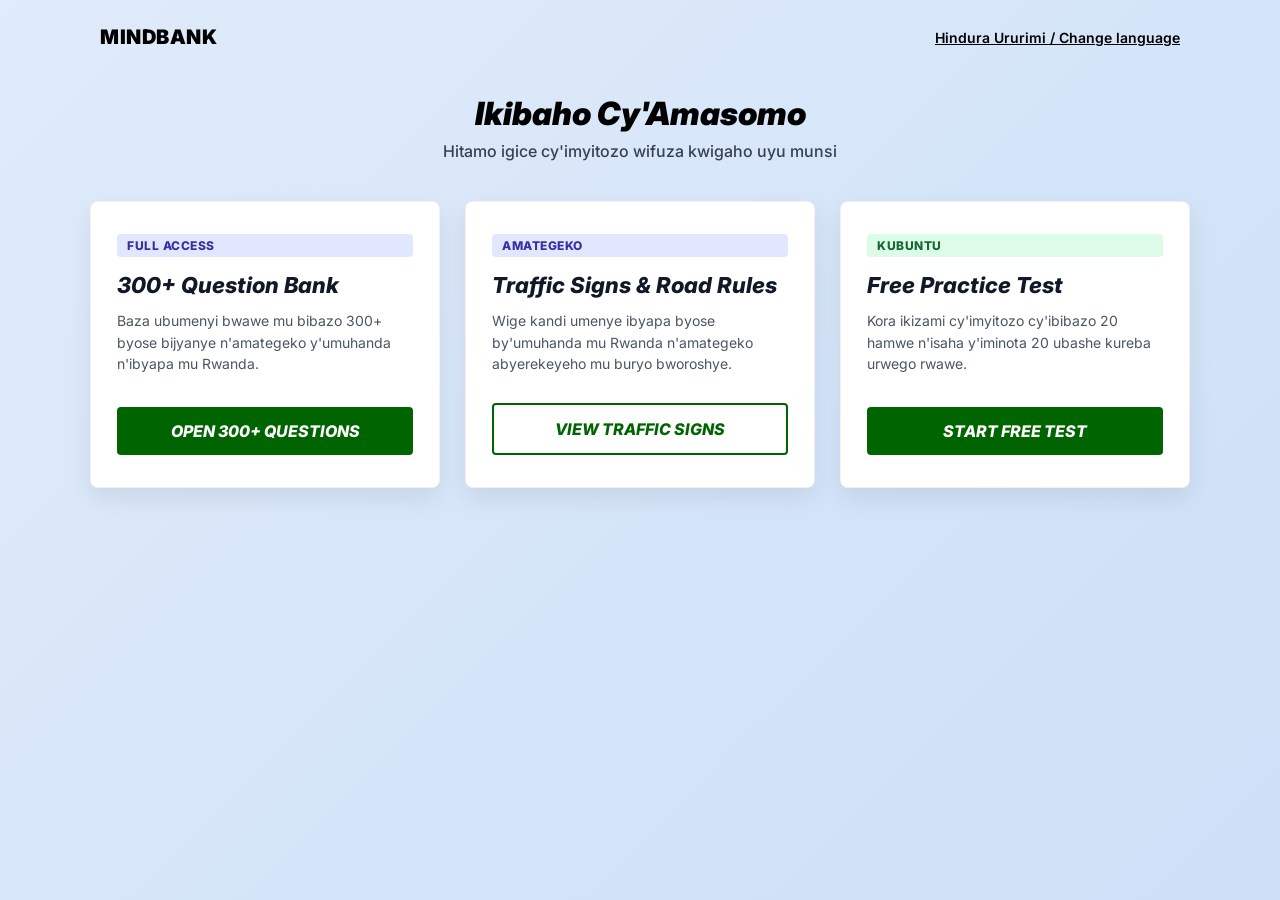
==== freetierdashboard.html @ 308b6147 "Add files via upload" ====
<!DOCTYPE html>
<html lang="rw">
<head>
  <meta charset="UTF-8">
  <meta name="viewport" content="width=device-width, initial-scale=1.0">
  <title>Dashboard - MINDbank Rwanda</title>
  
  <link rel="preconnect" href="https://fonts.googleapis.com">
  <link rel="preconnect" href="https://fonts.gstatic.com" crossorigin>
  <link href="https://fonts.googleapis.com/css2?family=Inter:wght@400;500;600;700;800;900&display=swap" rel="stylesheet">

  <style>
    * {
      box-sizing: border-box;
      margin: 0;
      padding: 0;
      font-family: 'Inter', -apple-system, BlinkMacSystemFont, sans-serif;
    }

    body {
      background: linear-gradient(135deg, rgba(220, 233, 250, 0.9) 0%, rgba(195, 218, 245, 0.85) 100%);
      min-height: 100vh;
      display: flex;
      flex-direction: column;
      align-items: center;
      padding: 0 20px 40px;
      color: #000000;
      -webkit-font-smoothing: antialiased;
    }

    header {
      width: 100%;
      max-width: 1100px;
      padding: 25px 10px 15px;
      display: flex;
      justify-content: space-between;
      align-items: center;
    }

    .brand-logo {
      font-size: 20px;
      font-weight: 900;
      color: #000000;
      letter-spacing: 0.5px;
      text-transform: uppercase;
      text-decoration: none;
    }

    .lang-toggle {
      background: transparent;
      border: none;
      font-size: 14px;
      font-weight: 600;
      color: #000000;
      cursor: pointer;
      text-decoration: underline;
    }

    .dashboard-container {
      width: 100%;
      max-width: 1100px;
      margin-top: 30px;
    }

    .dashboard-title {
      font-size: 32px;
      font-weight: 900;
      font-style: italic;
      margin-bottom: 8px;
      text-align: center;
    }

    .dashboard-subtitle {
      font-size: 16px;
      font-weight: 500;
      color: #374151;
      text-align: center;
      margin-bottom: 40px;
    }

    .cards-grid {
      display: grid;
      grid-template-columns: repeat(auto-fit, minmax(300px, 1fr));
      gap: 25px;
      width: 100%;
    }

    .dash-card {
      background-color: #FFFFFF;
      border-radius: 8px;
      padding: 32px 26px;
      box-shadow: 0 10px 25px rgba(0, 0, 0, 0.08);
      border: 1px solid rgba(0, 0, 0, 0.05);
      display: flex;
      flex-direction: column;
      justify-content: space-between;
      transition: transform 0.2s ease, box-shadow 0.2s ease;
    }

    .dash-card:hover {
      transform: translateY(-4px);
      box-shadow: 0 14px 30px rgba(0, 0, 0, 0.12);
    }

    .card-badge {
      align-self: flex-start;
      background-color: #E0E7FF;
      color: #3730A3;
      font-size: 12px;
      font-weight: 800;
      padding: 4px 10px;
      border-radius: 4px;
      text-transform: uppercase;
      letter-spacing: 0.5px;
      margin-bottom: 15px;
    }

    .card-badge.free {
      background-color: #DCFCE7;
      color: #166534;
    }

    .card-title {
      font-size: 22px;
      font-weight: 800;
      font-style: italic;
      margin-bottom: 12px;
      color: #111827;
    }

    .card-description {
      font-size: 14px;
      line-height: 1.55;
      color: #4B5563;
      margin-bottom: 28px;
    }

    .card-btn {
      display: block;
      text-align: center;
      background-color: #006400;
      color: #FFFFFF;
      font-weight: 800;
      font-style: italic;
      text-transform: uppercase;
      padding: 14px 20px;
      border-radius: 4px;
      text-decoration: none;
      transition: background-color 0.2s ease;
    }

    .card-btn:hover {
      background-color: #004d00;
    }

    .card-btn.outline {
      background-color: transparent;
      border: 2px solid #006400;
      color: #006400;
    }

    .card-btn.outline:hover {
      background-color: #F0FDF4;
    }

    @media (max-width: 640px) {
      .cards-grid {
        grid-template-columns: 1fr;
      }
    }
  </style>
</head>
<body>

  <header>
    <a href="index.html" class="brand-logo">MindBank</a>
    <button class="lang-toggle" id="lang-toggle-btn" onclick="toggleLanguage()">Hindura Ururimi / Change language</button>
  </header>

  <main class="dashboard-container">
    <h1 class="dashboard-title" id="dash-title">Ikibaho Cy'Amasomo</h1>
    <p class="dashboard-subtitle" id="dash-subtitle">Hitamo igice cy'imyitozo wifuza kwigaho uyu munsi</p>

    <div class="cards-grid">
      
      <!-- Option 1: 300+ Question Bank -->
      <div class="dash-card">
        <div>
          <div class="card-badge" id="badge-pro">FULL ACCESS</div>
          <h2 class="card-title" id="card1-title">300+ Question Bank</h2>
          <p class="card-description" id="card1-desc">
            Baza ubumenyi bwawe mu bibazo 300+ byose bijyanye n'amategeko y'umuhanda n'ibyapa mu Rwanda.
          </p>
        </div>
        <a href="login.html" class="card-btn" id="card1-btn">Open 300+ Questions</a>
      </div>

      <!-- Option 2: Traffic Signs and Road Rules -->
      <div class="dash-card">
        <div>
          <div class="card-badge" id="badge-rules">AMATEGEKO</div>
          <h2 class="card-title" id="card2-title">Traffic Signs & Road Rules</h2>
          <p class="card-description" id="card2-desc">
            Wige kandi umenye ibyapa byose by'umuhanda mu Rwanda n'amategeko abyerekeyeho mu buryo bworoshye.
          </p>
        </div>
        <a href="rules.html" class="card-btn outline" id="card2-btn">View Traffic Signs</a>
      </div>

      <!-- Option 3: Free Practice Test -->
      <div class="dash-card">
        <div>
          <div class="card-badge free" id="badge-free">KUBUNTU</div>
          <h2 class="card-title" id="card3-title">Free Practice Test</h2>
          <p class="card-description" id="card3-desc">
            Kora ikizami cy'imyitozo cy'ibibazo 20 hamwe n'isaha y'iminota 20 ubashe kureba urwego rwawe.
          </p>
        </div>
        <a href="practice.html" class="card-btn" id="card3-btn">Start Free Test</a>
      </div>

    </div>
  </main>

  <script>
    let currentLang = localStorage.getItem('preferredLang') || 'rw';

    const translations = {
      rw: {
        title: "Ikibaho Cy'Amasomo",
        subtitle: "Hitamo igice cy'imyitozo wifuza kwigaho uyu munsi",
        card1Title: "300+ Question Bank",
        card1Desc: "Baza ubumenyi bwawe mu bibazo 300+ byose bijyanye n'amategeko y'umuhanda n'ibyapa mu Rwanda.",
        card1Btn: "Open 300+ Questions",
        card2Title: "Traffic Signs & Road Rules",
        card2Desc: "Wige kandi umenye ibyapa byose by'umuhanda mu Rwanda n'amategeko abyerekeyeho mu buryo bworoshye.",
        card2Btn: "View Traffic Signs",
        card3Title: "Free Practice Test",
        card3Desc: "Kora ikizami cy'imyitozo cy'ibibazo 20 hamwe n'isaha y'iminota 20 ubashe kureba urwego rwawe.",
        card3Btn: "Start Free Test",
        badgeFree: "KUBUNTU"
      },
      en: {
        title: "Free Tier Dashboard",
        subtitle: "Select an option below to start practicing for your driving license exam",
        card1Title: "300+ Question Bank",
        card1Desc: "Access over 300 practice questions covering all Rwandan traffic rules, warnings, and road regulations.",
        card1Btn: "Open 300+ Questions",
        card2Title: "Traffic Signs & Road Rules",
        card2Desc: "Study and master all official Rwandan traffic signs, warnings, mandatory rules, and road guidelines.",
        card2Btn: "View Traffic Signs",
        card3Title: "Free Practice Test",
        card3Desc: "Take a realistic timed practice test with 20 questions and a 20-minute countdown timer.",
        card3Btn: "Start Free Test",
        badgeFree: "FREE TIER"
      }
    };

    function updateLanguageUI() {
      const t = translations[currentLang];
      document.getElementById('dash-title').innerText = t.title;
      document.getElementById('dash-subtitle').innerText = t.subtitle;
      document.getElementById('card1-title').innerText = t.card1Title;
      document.getElementById('card1-desc').innerText = t.card1Desc;
      document.getElementById('card1-btn').innerText = t.card1Btn;
      document.getElementById('card2-title').innerText = t.card2Title;
      document.getElementById('card2-desc').innerText = t.card2Desc;
      document.getElementById('card2-btn').innerText = t.card2Btn;
      document.getElementById('card3-title').innerText = t.card3Title;
      document.getElementById('card3-desc').innerText = t.card3Desc;
      document.getElementById('card3-btn').innerText = t.card3Btn;
      document.getElementById('badge-free').innerText = t.badgeFree;
    }

    function toggleLanguage() {
      currentLang = currentLang === 'rw' ? 'en' : 'rw';
      localStorage.setItem('preferredLang', currentLang);
      updateLanguageUI();
    }

    updateLanguageUI();
  </script>

</body>
</html>
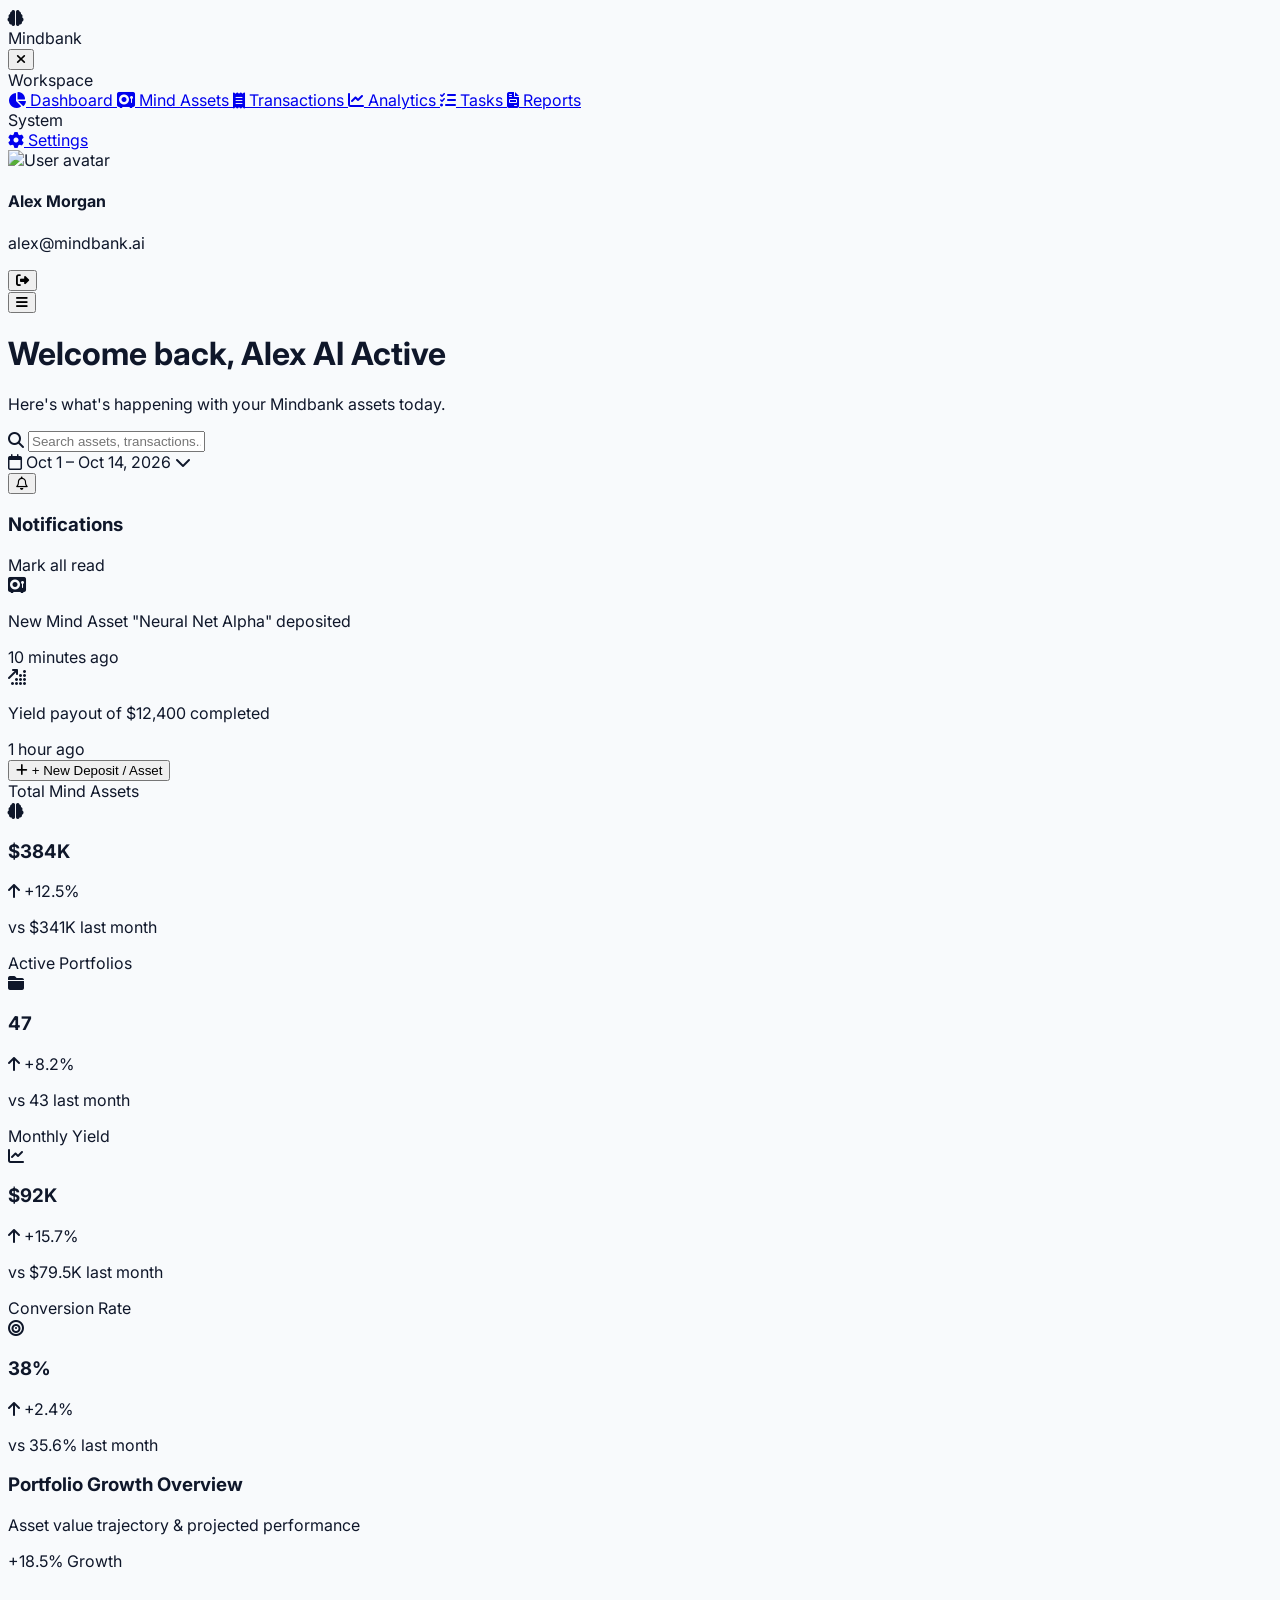
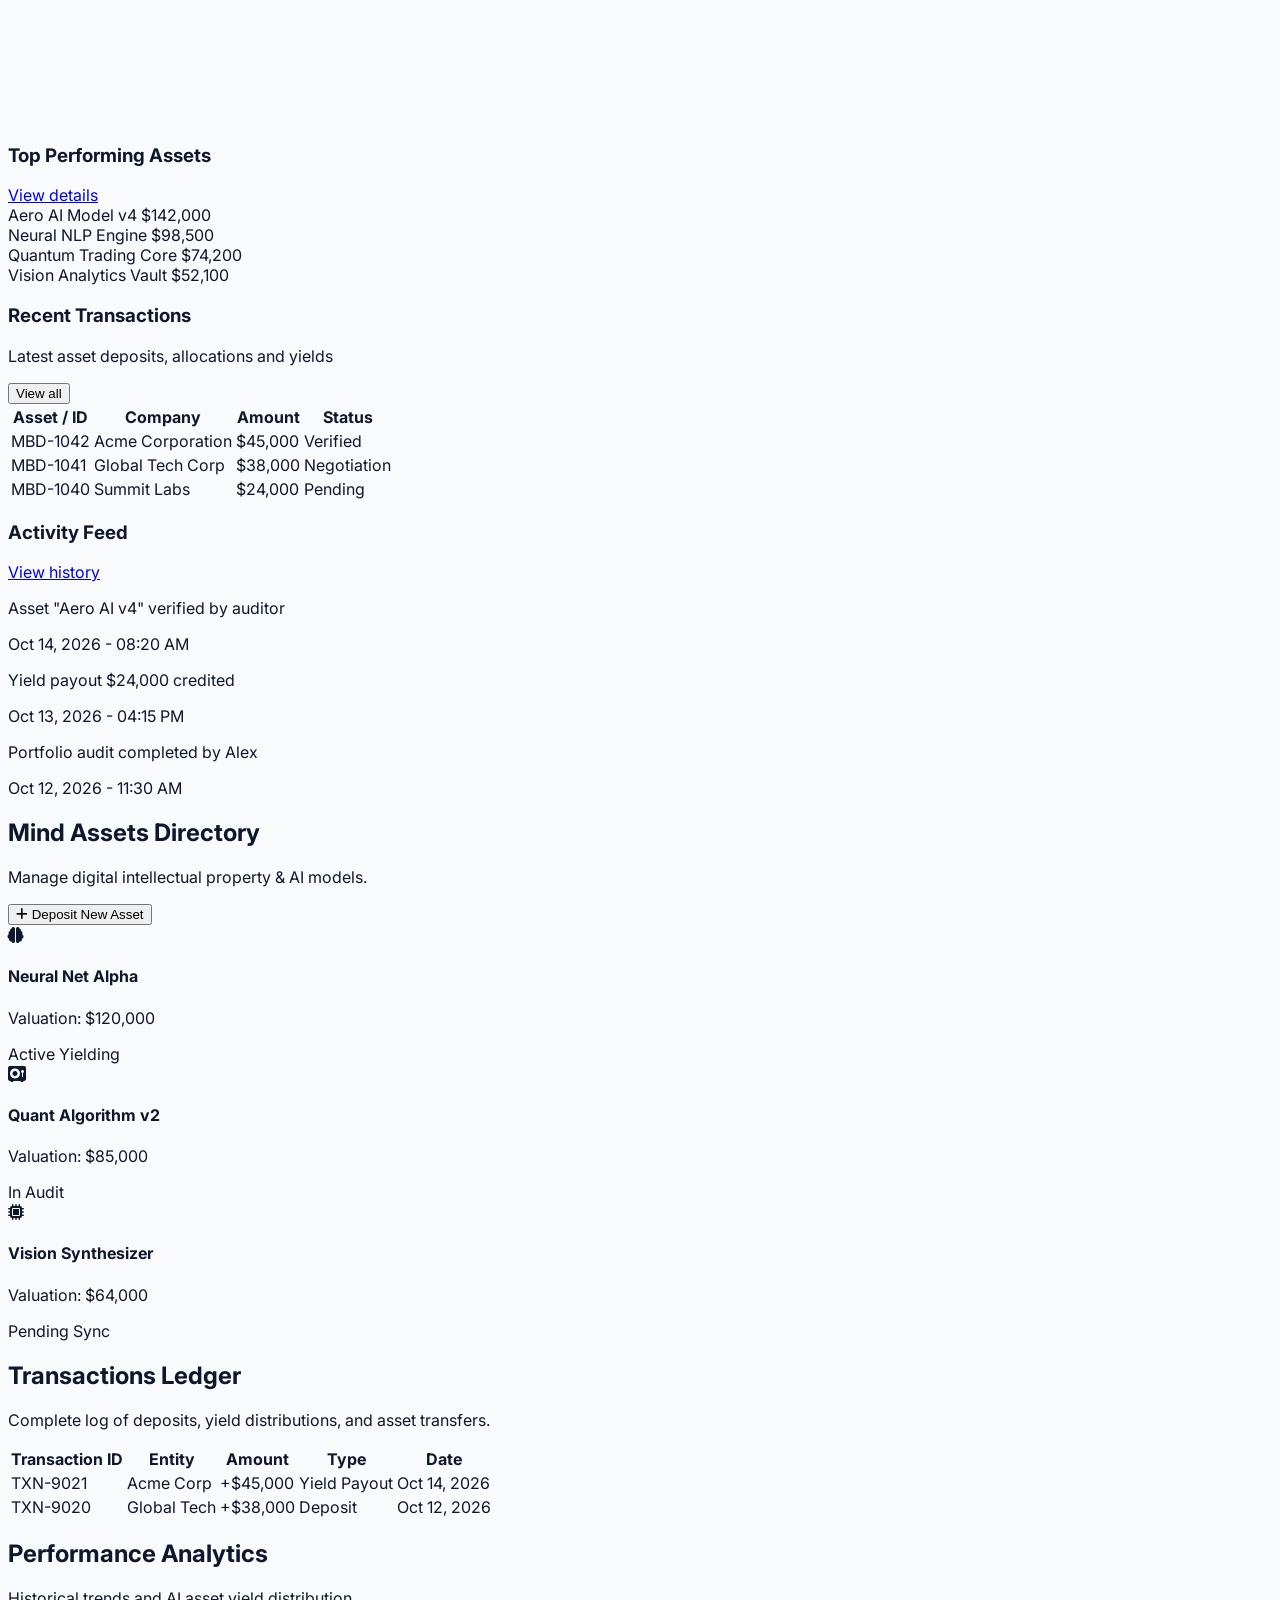
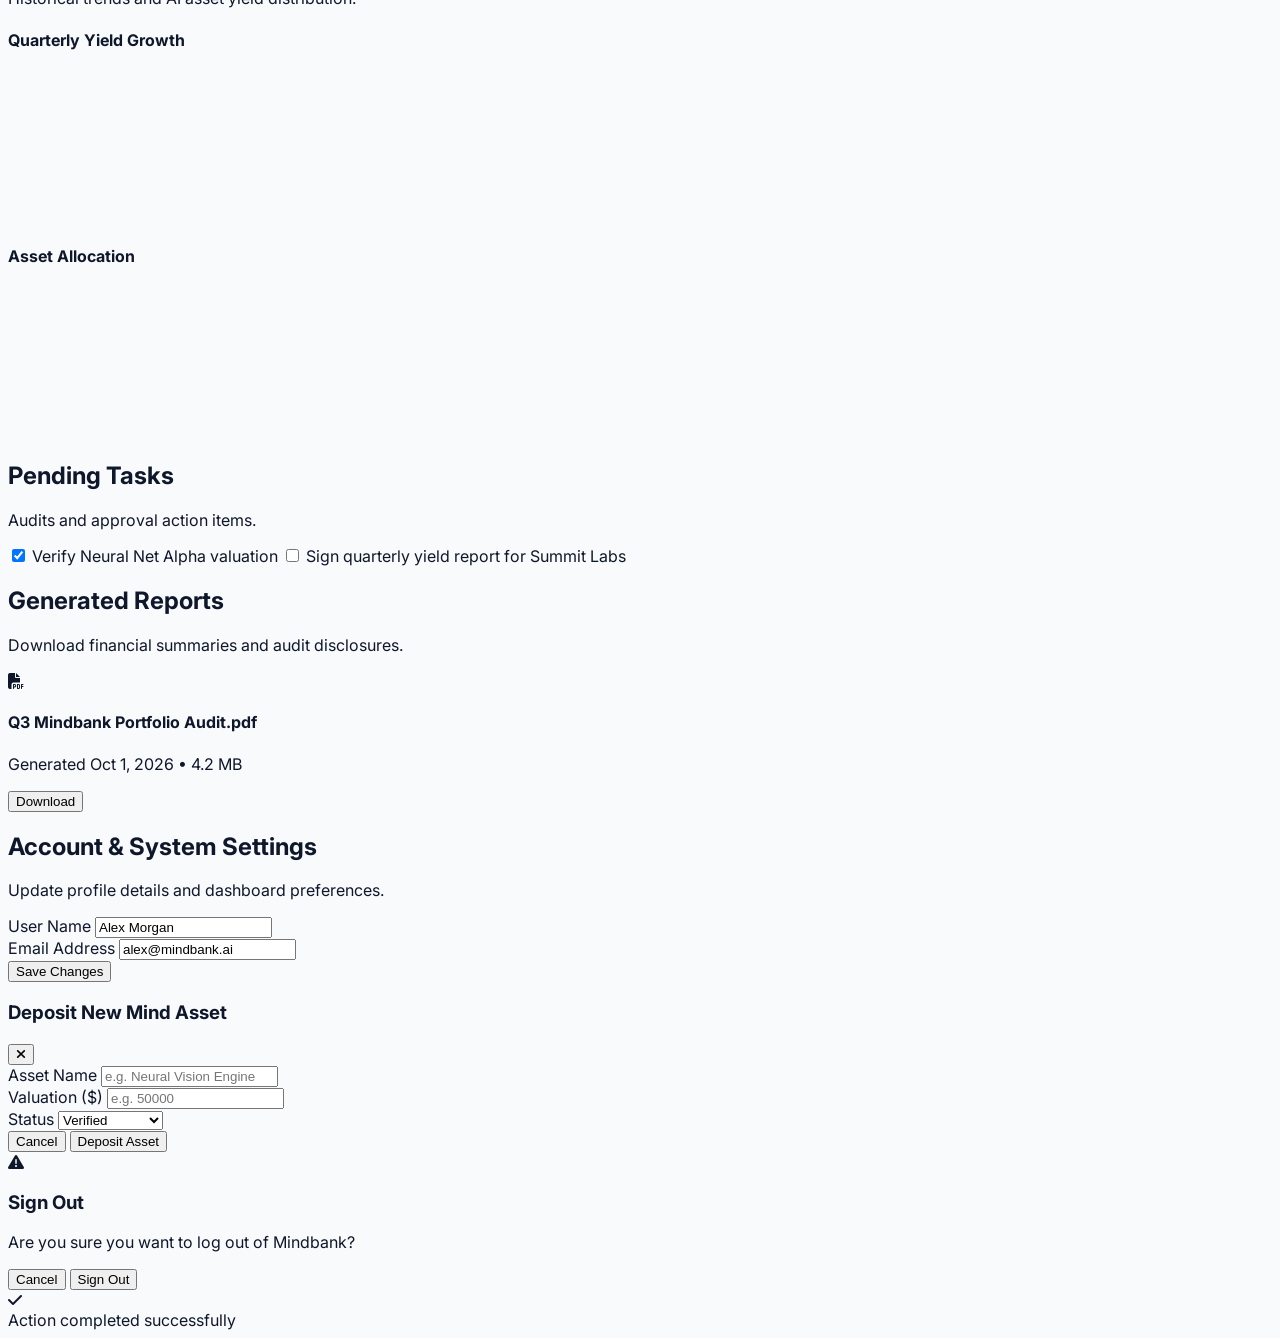
==== commit abfe33ff: "update index.html" ====
--- a/freetierdashboard.html
+++ b/freetierdashboard.html
@@ -1,285 +1,831 @@
 <!DOCTYPE html>
-<html lang="rw">
+<html lang="en" class="light">
 <head>
-  <meta charset="UTF-8">
-  <meta name="viewport" content="width=device-width, initial-scale=1.0">
-  <title>Dashboard - MINDbank Rwanda</title>
-  
-  <link rel="preconnect" href="https://fonts.googleapis.com">
-  <link rel="preconnect" href="https://fonts.gstatic.com" crossorigin>
-  <link href="https://fonts.googleapis.com/css2?family=Inter:wght@400;500;600;700;800;900&display=swap" rel="stylesheet">
-
-  <style>
-    * {
-      box-sizing: border-box;
-      margin: 0;
-      padding: 0;
-      font-family: 'Inter', -apple-system, BlinkMacSystemFont, sans-serif;
-    }
-
-    body {
-      background: linear-gradient(135deg, rgba(220, 233, 250, 0.9) 0%, rgba(195, 218, 245, 0.85) 100%);
-      min-height: 100vh;
-      display: flex;
-      flex-direction: column;
-      align-items: center;
-      padding: 0 20px 40px;
-      color: #000000;
-      -webkit-font-smoothing: antialiased;
-    }
-
-    header {
-      width: 100%;
-      max-width: 1100px;
-      padding: 25px 10px 15px;
-      display: flex;
-      justify-content: space-between;
-      align-items: center;
-    }
-
-    .brand-logo {
-      font-size: 20px;
-      font-weight: 900;
-      color: #000000;
-      letter-spacing: 0.5px;
-      text-transform: uppercase;
-      text-decoration: none;
-    }
-
-    .lang-toggle {
-      background: transparent;
-      border: none;
-      font-size: 14px;
-      font-weight: 600;
-      color: #000000;
-      cursor: pointer;
-      text-decoration: underline;
-    }
-
-    .dashboard-container {
-      width: 100%;
-      max-width: 1100px;
-      margin-top: 30px;
-    }
-
-    .dashboard-title {
-      font-size: 32px;
-      font-weight: 900;
-      font-style: italic;
-      margin-bottom: 8px;
-      text-align: center;
-    }
-
-    .dashboard-subtitle {
-      font-size: 16px;
-      font-weight: 500;
-      color: #374151;
-      text-align: center;
-      margin-bottom: 40px;
-    }
-
-    .cards-grid {
-      display: grid;
-      grid-template-columns: repeat(auto-fit, minmax(300px, 1fr));
-      gap: 25px;
-      width: 100%;
-    }
-
-    .dash-card {
-      background-color: #FFFFFF;
-      border-radius: 8px;
-      padding: 32px 26px;
-      box-shadow: 0 10px 25px rgba(0, 0, 0, 0.08);
-      border: 1px solid rgba(0, 0, 0, 0.05);
-      display: flex;
-      flex-direction: column;
-      justify-content: space-between;
-      transition: transform 0.2s ease, box-shadow 0.2s ease;
-    }
-
-    .dash-card:hover {
-      transform: translateY(-4px);
-      box-shadow: 0 14px 30px rgba(0, 0, 0, 0.12);
-    }
-
-    .card-badge {
-      align-self: flex-start;
-      background-color: #E0E7FF;
-      color: #3730A3;
-      font-size: 12px;
-      font-weight: 800;
-      padding: 4px 10px;
-      border-radius: 4px;
-      text-transform: uppercase;
-      letter-spacing: 0.5px;
-      margin-bottom: 15px;
-    }
-
-    .card-badge.free {
-      background-color: #DCFCE7;
-      color: #166534;
-    }
-
-    .card-title {
-      font-size: 22px;
-      font-weight: 800;
-      font-style: italic;
-      margin-bottom: 12px;
-      color: #111827;
-    }
-
-    .card-description {
-      font-size: 14px;
-      line-height: 1.55;
-      color: #4B5563;
-      margin-bottom: 28px;
-    }
-
-    .card-btn {
-      display: block;
-      text-align: center;
-      background-color: #006400;
-      color: #FFFFFF;
-      font-weight: 800;
-      font-style: italic;
-      text-transform: uppercase;
-      padding: 14px 20px;
-      border-radius: 4px;
-      text-decoration: none;
-      transition: background-color 0.2s ease;
-    }
-
-    .card-btn:hover {
-      background-color: #004d00;
-    }
-
-    .card-btn.outline {
-      background-color: transparent;
-      border: 2px solid #006400;
-      color: #006400;
-    }
-
-    .card-btn.outline:hover {
-      background-color: #F0FDF4;
-    }
-
-    @media (max-width: 640px) {
-      .cards-grid {
-        grid-template-columns: 1fr;
-      }
-    }
-  </style>
+    <meta charset="UTF-8">
+    <meta name="viewport" content="width=device-width, initial-scale=1.0">
+    <title>Mindbank Dashboard - Light Theme</title>
+    <!-- Tailwind CSS CDN -->
+    <script src="https://cdn.tailwindcss.com"></script>
+    <script>
+        tailwind.config = {
+            darkMode: 'class',
+            theme: {
+                extend: {
+                    colors: {
+                        lightBg: '#f8fafc',
+                        cardBg: '#ffffff',
+                        cardBorder: '#e2e8f0',
+                        accentIndigo: '#4f46e5',
+                        accentBlue: '#2563eb',
+                        accentEmerald: '#10b981'
+                    },
+                    fontFamily: {
+                        sans: ['Inter', 'sans-serif']
+                    },
+                    boxShadow: {
+                        'soft': '0 4px 20px -2px rgba(15, 23, 42, 0.05)',
+                        'soft-lg': '0 10px 30px -4px rgba(15, 23, 42, 0.08)'
+                    }
+                }
+            }
+        }
+    </script>
+    <!-- Google Fonts Inter -->
+    <link href="https://fonts.googleapis.com/css2?family=Inter:wght@300;400;500;600;700&display=swap" rel="stylesheet">
+    <!-- FontAwesome Icons -->
+    <link rel="stylesheet" href="https://cdnjs.cloudflare.com/ajax/libs/font-awesome/6.4.0/css/all.min.css">
+    <!-- Chart.js for interactive charts -->
+    <script src="https://cdn.jsdelivr.net/npm/chart.js"></script>
+    <style>
+        body {
+            font-family: 'Inter', sans-serif;
+            background-color: #f8fafc;
+            color: #0f172a;
+        }
+        /* Custom scrollbars */
+        ::-webkit-scrollbar {
+            width: 6px;
+            height: 6px;
+        }
+        ::-webkit-scrollbar-track {
+            background: #f1f5f9;
+        }
+        ::-webkit-scrollbar-thumb {
+            background: #cbd5e1;
+            border-radius: 3px;
+        }
+        ::-webkit-scrollbar-thumb:hover {
+            background: #94a3b8;
+        }
+    </style>
 </head>
-<body>
-
-  <header>
-    <a href="index.html" class="brand-logo">MindBank</a>
-    <button class="lang-toggle" id="lang-toggle-btn" onclick="toggleLanguage()">Hindura Ururimi / Change language</button>
-  </header>
-
-  <main class="dashboard-container">
-    <h1 class="dashboard-title" id="dash-title">Ikibaho Cy'Amasomo</h1>
-    <p class="dashboard-subtitle" id="dash-subtitle">Hitamo igice cy'imyitozo wifuza kwigaho uyu munsi</p>
-
-    <div class="cards-grid">
-      
-      <!-- Option 1: 300+ Question Bank -->
-      <div class="dash-card">
-        <div>
-          <div class="card-badge" id="badge-pro">FULL ACCESS</div>
-          <h2 class="card-title" id="card1-title">300+ Question Bank</h2>
-          <p class="card-description" id="card1-desc">
-            Baza ubumenyi bwawe mu bibazo 300+ byose bijyanye n'amategeko y'umuhanda n'ibyapa mu Rwanda.
-          </p>
+<body class="bg-lightBg text-slate-900 min-h-screen flex flex-col antialiased selection:bg-indigo-500 selection:text-white">
+
+    <div class="flex h-screen overflow-hidden">
+
+        <!-- Mobile Sidebar Overlay -->
+        <div id="sidebar-overlay" class="fixed inset-0 bg-slate-900/40 backdrop-blur-sm z-40 hidden md:hidden transition-opacity"></div>
+
+        <!-- Sidebar Navigation -->
+        <aside id="sidebar" class="fixed md:static inset-y-0 left-0 z-50 w-64 bg-white border-r border-cardBorder flex flex-col transition-transform duration-300 transform -translate-x-full md:translate-x-0 shadow-soft">
+            <!-- Logo area -->
+            <div class="h-16 flex items-center justify-between px-6 border-b border-cardBorder">
+                <div class="flex items-center space-x-3">
+                    <div class="w-9 h-9 rounded-xl bg-gradient-to-tr from-indigo-600 to-blue-500 flex items-center justify-center text-white shadow-md shadow-indigo-500/20 font-bold text-lg">
+                        <i class="fa-solid fa-brain"></i>
+                    </div>
+                    <span class="text-xl font-bold tracking-tight text-slate-900">Mindbank</span>
+                </div>
+                <button id="sidebar-close" class="md:hidden text-slate-400 hover:text-slate-700">
+                    <i class="fa-solid fa-xmark text-xl"></i>
+                </button>
+            </div>
+
+            <!-- Navigation Links -->
+            <div class="flex-1 overflow-y-auto py-6 px-4 space-y-1.5">
+                <div class="text-xs font-semibold uppercase tracking-wider text-slate-400 px-3 mb-2">Workspace</div>
+                <a href="#" onclick="switchTab('dashboard')" id="nav-dashboard" class="nav-link flex items-center space-x-3 px-3 py-2.5 rounded-xl text-sm font-medium transition-all bg-indigo-600 text-white shadow-md shadow-indigo-600/20">
+                    <i class="fa-solid fa-chart-pie w-5 text-center"></i>
+                    <span>Dashboard</span>
+                </a>
+                <a href="#" onclick="switchTab('assets')" id="nav-assets" class="nav-link flex items-center space-x-3 px-3 py-2.5 rounded-xl text-sm font-medium text-slate-600 hover:text-slate-900 hover:bg-slate-100 transition-all">
+                    <i class="fa-solid fa-vault w-5 text-center"></i>
+                    <span>Mind Assets</span>
+                </a>
+                <a href="#" onclick="switchTab('transactions')" id="nav-transactions" class="nav-link flex items-center space-x-3 px-3 py-2.5 rounded-xl text-sm font-medium text-slate-600 hover:text-slate-900 hover:bg-slate-100 transition-all">
+                    <i class="fa-solid fa-receipt w-5 text-center"></i>
+                    <span>Transactions</span>
+                </a>
+                <a href="#" onclick="switchTab('analytics')" id="nav-analytics" class="nav-link flex items-center space-x-3 px-3 py-2.5 rounded-xl text-sm font-medium text-slate-600 hover:text-slate-900 hover:bg-slate-100 transition-all">
+                    <i class="fa-solid fa-chart-line w-5 text-center"></i>
+                    <span>Analytics</span>
+                </a>
+                <a href="#" onclick="switchTab('tasks')" id="nav-tasks" class="nav-link flex items-center space-x-3 px-3 py-2.5 rounded-xl text-sm font-medium text-slate-600 hover:text-slate-900 hover:bg-slate-100 transition-all">
+                    <i class="fa-solid fa-list-check w-5 text-center"></i>
+                    <span>Tasks</span>
+                </a>
+                <a href="#" onclick="switchTab('reports')" id="nav-reports" class="nav-link flex items-center space-x-3 px-3 py-2.5 rounded-xl text-sm font-medium text-slate-600 hover:text-slate-900 hover:bg-slate-100 transition-all">
+                    <i class="fa-solid fa-file-invoice w-5 text-center"></i>
+                    <span>Reports</span>
+                </a>
+
+                <div class="pt-6 text-xs font-semibold uppercase tracking-wider text-slate-400 px-3 mb-2">System</div>
+                <a href="#" onclick="switchTab('settings')" id="nav-settings" class="nav-link flex items-center space-x-3 px-3 py-2.5 rounded-xl text-sm font-medium text-slate-600 hover:text-slate-900 hover:bg-slate-100 transition-all">
+                    <i class="fa-solid fa-gear w-5 text-center"></i>
+                    <span>Settings</span>
+                </a>
+            </div>
+
+            <!-- User Profile Footer -->
+            <div class="p-4 border-t border-cardBorder bg-slate-50/50 flex items-center justify-between">
+                <div class="flex items-center space-x-3">
+                    <div class="relative">
+                        <img src="https://images.unsplash.com/photo-1534528741775-53994a69daeb?auto=format&fit=crop&q=80&w=120" alt="User avatar" class="w-10 h-10 rounded-full object-cover ring-2 ring-indigo-500/20">
+                        <span class="absolute bottom-0 right-0 w-3 h-3 bg-emerald-500 border-2 border-white rounded-full"></span>
+                    </div>
+                    <div class="overflow-hidden">
+                        <h4 class="text-sm font-semibold text-slate-900 truncate">Alex Morgan</h4>
+                        <p class="text-xs text-slate-500 truncate">alex@mindbank.ai</p>
+                    </div>
+                </div>
+                <button onclick="openLogoutModal()" class="text-slate-400 hover:text-rose-600 p-2 rounded-lg transition-colors">
+                    <i class="fa-solid fa-right-from-bracket"></i>
+                </button>
+            </div>
+        </aside>
+
+        <!-- Main Content Area -->
+        <div class="flex-1 flex flex-col overflow-hidden">
+            <!-- Top Navbar Header -->
+            <header class="h-16 bg-white border-b border-cardBorder flex items-center justify-between px-4 md:px-8 z-30 shrink-0 shadow-sm">
+                <div class="flex items-center space-x-4">
+                    <button id="sidebar-toggle" class="md:hidden text-slate-600 hover:text-slate-900 p-2 rounded-lg bg-slate-100">
+                        <i class="fa-solid fa-bars text-lg"></i>
+                    </button>
+                    <div>
+                        <h1 class="text-lg md:text-xl font-bold tracking-tight text-slate-900 flex items-center space-x-2">
+                            <span>Welcome back, Alex</span>
+                            <span class="hidden sm:inline-block text-xs font-semibold px-2.5 py-0.5 rounded-full bg-indigo-50 text-indigo-600 border border-indigo-200">AI Active</span>
+                        </h1>
+                        <p class="text-xs text-slate-500 hidden sm:block">Here's what's happening with your Mindbank assets today.</p>
+                    </div>
+                </div>
+
+                <div class="flex items-center space-x-3">
+                    <!-- Search Bar -->
+                    <div class="hidden lg:flex items-center relative">
+                        <i class="fa-solid fa-magnifying-glass absolute left-3 text-slate-400 text-xs"></i>
+                        <input type="text" placeholder="Search assets, transactions..." class="w-56 bg-slate-100 border border-transparent focus:border-indigo-500 focus:bg-white text-xs font-medium pl-9 pr-3 py-2 rounded-xl text-slate-800 placeholder-slate-400 outline-none transition-all">
+                    </div>
+
+                    <!-- Date Picker Filter -->
+                    <div class="hidden sm:flex items-center space-x-2 bg-slate-100 border border-slate-200 px-3 py-1.5 rounded-xl text-xs text-slate-700 cursor-pointer hover:bg-slate-200/70 transition-colors">
+                        <i class="fa-regular fa-calendar text-indigo-600"></i>
+                        <span class="font-medium">Oct 1 – Oct 14, 2026</span>
+                        <i class="fa-solid fa-chevron-down text-[10px] text-slate-400 ml-1"></i>
+                    </div>
+
+                    <!-- Notifications Dropdown Trigger -->
+                    <div class="relative">
+                        <button onclick="toggleNotifications()" class="w-10 h-10 rounded-xl bg-slate-100 border border-slate-200 flex items-center justify-center text-slate-600 hover:text-slate-900 hover:bg-slate-200/70 transition-all relative">
+                            <i class="fa-regular fa-bell"></i>
+                            <span class="absolute top-2.5 right-2.5 w-2 h-2 bg-indigo-600 rounded-full ring-2 ring-white"></span>
+                        </button>
+                        <!-- Notifications popup -->
+                        <div id="notifications-panel" class="absolute right-0 mt-2 w-80 bg-white border border-cardBorder rounded-2xl shadow-soft-lg p-4 hidden z-50">
+                            <div class="flex items-center justify-between pb-3 border-b border-cardBorder">
+                                <h3 class="font-semibold text-sm text-slate-900">Notifications</h3>
+                                <span class="text-xs text-indigo-600 font-medium cursor-pointer hover:underline">Mark all read</span>
+                            </div>
+                            <div class="py-3 space-y-3 max-h-64 overflow-y-auto">
+                                <div class="flex items-start space-x-3 text-xs">
+                                    <div class="w-8 h-8 rounded-full bg-indigo-50 text-indigo-600 flex items-center justify-center shrink-0 mt-0.5"><i class="fa-solid fa-vault"></i></div>
+                                    <div>
+                                        <p class="text-slate-800 font-medium">New Mind Asset "Neural Net Alpha" deposited</p>
+                                        <span class="text-slate-400 text-[10px]">10 minutes ago</span>
+                                    </div>
+                                </div>
+                                <div class="flex items-start space-x-3 text-xs">
+                                    <div class="w-8 h-8 rounded-full bg-emerald-50 text-emerald-600 flex items-center justify-center shrink-0 mt-0.5"><i class="fa-solid fa-arrow-up-right-dots"></i></div>
+                                    <div>
+                                        <p class="text-slate-800 font-medium">Yield payout of $12,400 completed</p>
+                                        <span class="text-slate-400 text-[10px]">1 hour ago</span>
+                                    </div>
+                                </div>
+                            </div>
+                        </div>
+                    </div>
+
+                    <!-- Quick Action Button -->
+                    <button onclick="openNewAssetModal()" class="bg-indigo-600 hover:bg-indigo-700 text-white font-medium text-xs md:text-sm px-4 py-2 rounded-xl shadow-md shadow-indigo-600/20 transition-all flex items-center space-x-2">
+                        <i class="fa-solid fa-plus"></i>
+                        <span class="hidden sm:inline">+ New Deposit / Asset</span>
+                    </button>
+                </div>
+            </header>
+
+            <main id="main-content-area" class="flex-1 overflow-y-auto p-4 md:p-8 space-y-6">
+                
+                <!-- TAB CONTENT: DASHBOARD -->
+                <div id="tab-dashboard" class="space-y-6">
+                    <!-- Metric Cards Grid -->
+                    <div class="grid grid-cols-1 sm:grid-cols-2 lg:grid-cols-4 gap-4">
+                        <!-- Card 1 -->
+                        <div class="bg-white border border-cardBorder p-5 rounded-2xl shadow-soft hover:shadow-soft-lg transition-all group">
+                            <div class="flex items-center justify-between text-slate-500 text-xs font-semibold uppercase tracking-wider mb-3">
+                                <span>Total Mind Assets</span>
+                                <div class="w-8 h-8 rounded-lg bg-indigo-50 text-indigo-600 flex items-center justify-center group-hover:scale-105 transition-transform">
+                                    <i class="fa-solid fa-brain text-sm"></i>
+                                </div>
+                            </div>
+                            <div class="flex items-baseline justify-between">
+                                <h3 class="text-2xl md:text-3xl font-bold text-slate-900 tracking-tight">$384K</h3>
+                                <span class="text-xs font-bold text-emerald-700 bg-emerald-50 border border-emerald-200 px-2 py-0.5 rounded-full flex items-center space-x-1">
+                                    <i class="fa-solid fa-arrow-up text-[10px]"></i>
+                                    <span>+12.5%</span>
+                                </span>
+                            </div>
+                            <p class="text-xs text-slate-400 mt-2">vs $341K last month</p>
+                        </div>
+
+                        <!-- Card 2 -->
+                        <div class="bg-white border border-cardBorder p-5 rounded-2xl shadow-soft hover:shadow-soft-lg transition-all group">
+                            <div class="flex items-center justify-between text-slate-500 text-xs font-semibold uppercase tracking-wider mb-3">
+                                <span>Active Portfolios</span>
+                                <div class="w-8 h-8 rounded-lg bg-blue-50 text-blue-600 flex items-center justify-center group-hover:scale-105 transition-transform">
+                                    <i class="fa-solid fa-folder-closed text-sm"></i>
+                                </div>
+                            </div>
+                            <div class="flex items-baseline justify-between">
+                                <h3 class="text-2xl md:text-3xl font-bold text-slate-900 tracking-tight">47</h3>
+                                <span class="text-xs font-bold text-emerald-700 bg-emerald-50 border border-emerald-200 px-2 py-0.5 rounded-full flex items-center space-x-1">
+                                    <i class="fa-solid fa-arrow-up text-[10px]"></i>
+                                    <span>+8.2%</span>
+                                </span>
+                            </div>
+                            <p class="text-xs text-slate-400 mt-2">vs 43 last month</p>
+                        </div>
+
+                        <!-- Card 3 -->
+                        <div class="bg-white border border-cardBorder p-5 rounded-2xl shadow-soft hover:shadow-soft-lg transition-all group">
+                            <div class="flex items-center justify-between text-slate-500 text-xs font-semibold uppercase tracking-wider mb-3">
+                                <span>Monthly Yield</span>
+                                <div class="w-8 h-8 rounded-lg bg-emerald-50 text-emerald-600 flex items-center justify-center group-hover:scale-105 transition-transform">
+                                    <i class="fa-solid fa-chart-line text-sm"></i>
+                                </div>
+                            </div>
+                            <div class="flex items-baseline justify-between">
+                                <h3 class="text-2xl md:text-3xl font-bold text-slate-900 tracking-tight">$92K</h3>
+                                <span class="text-xs font-bold text-emerald-700 bg-emerald-50 border border-emerald-200 px-2 py-0.5 rounded-full flex items-center space-x-1">
+                                    <i class="fa-solid fa-arrow-up text-[10px]"></i>
+                                    <span>+15.7%</span>
+                                </span>
+                            </div>
+                            <p class="text-xs text-slate-400 mt-2">vs $79.5K last month</p>
+                        </div>
+
+                        <!-- Card 4 -->
+                        <div class="bg-white border border-cardBorder p-5 rounded-2xl shadow-soft hover:shadow-soft-lg transition-all group">
+                            <div class="flex items-center justify-between text-slate-500 text-xs font-semibold uppercase tracking-wider mb-3">
+                                <span>Conversion Rate</span>
+                                <div class="w-8 h-8 rounded-lg bg-purple-50 text-purple-600 flex items-center justify-center group-hover:scale-105 transition-transform">
+                                    <i class="fa-solid fa-bullseye text-sm"></i>
+                                </div>
+                            </div>
+                            <div class="flex items-baseline justify-between">
+                                <h3 class="text-2xl md:text-3xl font-bold text-slate-900 tracking-tight">38%</h3>
+                                <span class="text-xs font-bold text-emerald-700 bg-emerald-50 border border-emerald-200 px-2 py-0.5 rounded-full flex items-center space-x-1">
+                                    <i class="fa-solid fa-arrow-up text-[10px]"></i>
+                                    <span>+2.4%</span>
+                                </span>
+                            </div>
+                            <p class="text-xs text-slate-400 mt-2">vs 35.6% last month</p>
+                        </div>
+                    </div>
+
+                    <!-- Pipeline & Top Deals Grid -->
+                    <div class="grid grid-cols-1 lg:grid-cols-3 gap-6">
+                        <!-- Portfolio Growth Overview Chart (Span 2 cols) -->
+                        <div class="lg:col-span-2 bg-white border border-cardBorder p-6 rounded-2xl shadow-soft flex flex-col justify-between">
+                            <div class="flex items-center justify-between mb-4">
+                                <div>
+                                    <h3 class="text-base font-bold text-slate-900">Portfolio Growth Overview</h3>
+                                    <p class="text-xs text-slate-500">Asset value trajectory & projected performance</p>
+                                </div>
+                                <div class="flex items-center space-x-2">
+                                    <span class="text-xs font-bold text-emerald-700 bg-emerald-50 border border-emerald-200 px-2.5 py-1 rounded-lg">+18.5% Growth</span>
+                                </div>
+                            </div>
+                            <!-- Canvas wrapper -->
+                            <div class="relative w-full h-64 md:h-72">
+                                <canvas id="growthChart"></canvas>
+                            </div>
+                        </div>
+
+                        <!-- Top Performing Assets -->
+                        <div class="bg-white border border-cardBorder p-6 rounded-2xl shadow-soft flex flex-col justify-between">
+                            <div class="flex items-center justify-between mb-4">
+                                <h3 class="text-base font-bold text-slate-900">Top Performing Assets</h3>
+                                <a href="#" class="text-xs font-semibold text-indigo-600 hover:underline">View details</a>
+                            </div>
+                            <div class="space-y-4">
+                                <!-- Asset 1 -->
+                                <div class="space-y-1.5">
+                                    <div class="flex justify-between text-xs font-semibold">
+                                        <span class="text-slate-800">Aero AI Model v4</span>
+                                        <span class="text-slate-600">$142,000</span>
+                                    </div>
+                                    <div class="w-full bg-slate-100 rounded-full h-2.5 overflow-hidden">
+                                        <div class="bg-indigo-600 h-2.5 rounded-full" style="width: 85%"></div>
+                                    </div>
+                                </div>
+                                <!-- Asset 2 -->
+                                <div class="space-y-1.5">
+                                    <div class="flex justify-between text-xs font-semibold">
+                                        <span class="text-slate-800">Neural NLP Engine</span>
+                                        <span class="text-slate-600">$98,500</span>
+                                    </div>
+                                    <div class="w-full bg-slate-100 rounded-full h-2.5 overflow-hidden">
+                                        <div class="bg-blue-600 h-2.5 rounded-full" style="width: 70%"></div>
+                                    </div>
+                                </div>
+                                <!-- Asset 3 -->
+                                <div class="space-y-1.5">
+                                    <div class="flex justify-between text-xs font-semibold">
+                                        <span class="text-slate-800">Quantum Trading Core</span>
+                                        <span class="text-slate-600">$74,200</span>
+                                    </div>
+                                    <div class="w-full bg-slate-100 rounded-full h-2.5 overflow-hidden">
+                                        <div class="bg-cyan-500 h-2.5 rounded-full" style="width: 55%"></div>
+                                    </div>
+                                </div>
+                                <!-- Asset 4 -->
+                                <div class="space-y-1.5">
+                                    <div class="flex justify-between text-xs font-semibold">
+                                        <span class="text-slate-800">Vision Analytics Vault</span>
+                                        <span class="text-slate-600">$52,100</span>
+                                    </div>
+                                    <div class="w-full bg-slate-100 rounded-full h-2.5 overflow-hidden">
+                                        <div class="bg-purple-500 h-2.5 rounded-full" style="width: 40%"></div>
+                                    </div>
+                                </div>
+                            </div>
+                        </div>
+                    </div>
+
+                    <!-- Recent Transactions & Activity Stream -->
+                    <div class="grid grid-cols-1 lg:grid-cols-3 gap-6">
+                        <!-- Recent Transactions Table (Span 2 cols) -->
+                        <div class="lg:col-span-2 bg-white border border-cardBorder rounded-2xl shadow-soft overflow-hidden flex flex-col">
+                            <div class="p-6 border-b border-cardBorder flex items-center justify-between">
+                                <div>
+                                    <h3 class="text-base font-bold text-slate-900">Recent Transactions</h3>
+                                    <p class="text-xs text-slate-500">Latest asset deposits, allocations and yields</p>
+                                </div>
+                                <button onclick="switchTab('transactions')" class="text-xs font-semibold text-indigo-600 hover:underline">View all</button>
+                            </div>
+                            <div class="overflow-x-auto">
+                                <table class="w-full text-left border-collapse">
+                                    <thead>
+                                        <tr class="border-b border-cardBorder text-slate-500 text-xs uppercase tracking-wider bg-slate-50">
+                                            <th class="py-3.5 px-6 font-semibold">Asset / ID</th>
+                                            <th class="py-3.5 px-6 font-semibold">Company</th>
+                                            <th class="py-3.5 px-6 font-semibold">Amount</th>
+                                            <th class="py-3.5 px-6 font-semibold">Status</th>
+                                        </tr>
+                                    </thead>
+                                    <tbody class="divide-y divide-cardBorder text-sm">
+                                        <tr class="hover:bg-slate-50/80 transition-colors">
+                                            <td class="py-4 px-6 font-semibold text-slate-900">MBD-1042</td>
+                                            <td class="py-4 px-6 text-slate-700">Acme Corporation</td>
+                                            <td class="py-4 px-6 font-bold text-emerald-600">$45,000</td>
+                                            <td class="py-4 px-6"><span class="px-2.5 py-1 rounded-full text-xs font-bold bg-emerald-50 text-emerald-700 border border-emerald-200">Verified</span></td>
+                                        </tr>
+                                        <tr class="hover:bg-slate-50/80 transition-colors">
+                                            <td class="py-4 px-6 font-semibold text-slate-900">MBD-1041</td>
+                                            <td class="py-4 px-6 text-slate-700">Global Tech Corp</td>
+                                            <td class="py-4 px-6 font-bold text-indigo-600">$38,000</td>
+                                            <td class="py-4 px-6"><span class="px-2.5 py-1 rounded-full text-xs font-bold bg-blue-50 text-blue-700 border border-blue-200">Negotiation</span></td>
+                                        </tr>
+                                        <tr class="hover:bg-slate-50/80 transition-colors">
+                                            <td class="py-4 px-6 font-semibold text-slate-900">MBD-1040</td>
+                                            <td class="py-4 px-6 text-slate-700">Summit Labs</td>
+                                            <td class="py-4 px-6 font-bold text-amber-600">$24,000</td>
+                                            <td class="py-4 px-6"><span class="px-2.5 py-1 rounded-full text-xs font-bold bg-amber-50 text-amber-700 border border-amber-200">Pending</span></td>
+                                        </tr>
+                                    </tbody>
+                                </table>
+                            </div>
+                        </div>
+
+                        <!-- Activity Feed -->
+                        <div class="bg-white border border-cardBorder p-6 rounded-2xl shadow-soft flex flex-col justify-between">
+                            <div class="flex items-center justify-between mb-4">
+                                <h3 class="text-base font-bold text-slate-900">Activity Feed</h3>
+                                <a href="#" class="text-xs font-semibold text-indigo-600 hover:underline">View history</a>
+                            </div>
+                            <div class="space-y-6 relative before:absolute before:inset-0 before:left-3 before:w-0.5 before:bg-slate-200">
+                                <div class="relative flex items-start space-x-4 pl-2">
+                                    <span class="w-3.5 h-3.5 bg-indigo-600 rounded-full ring-4 ring-white mt-1 relative z-10 shrink-0"></span>
+                                    <div>
+                                        <p class="text-xs font-semibold text-slate-800">Asset "Aero AI v4" verified by auditor</p>
+                                        <span class="text-[10px] text-slate-400 font-medium">Oct 14, 2026 - 08:20 AM</span>
+                                    </div>
+                                </div>
+                                <div class="relative flex items-start space-x-4 pl-2">
+                                    <span class="w-3.5 h-3.5 bg-emerald-500 rounded-full ring-4 ring-white mt-1 relative z-10 shrink-0"></span>
+                                    <div>
+                                        <p class="text-xs font-semibold text-slate-800">Yield payout $24,000 credited</p>
+                                        <span class="text-[10px] text-slate-400 font-medium">Oct 13, 2026 - 04:15 PM</span>
+                                    </div>
+                                </div>
+                                <div class="relative flex items-start space-x-4 pl-2">
+                                    <span class="w-3.5 h-3.5 bg-purple-500 rounded-full ring-4 ring-white mt-1 relative z-10 shrink-0"></span>
+                                    <div>
+                                        <p class="text-xs font-semibold text-slate-800">Portfolio audit completed by Alex</p>
+                                        <span class="text-[10px] text-slate-400 font-medium">Oct 12, 2026 - 11:30 AM</span>
+                                    </div>
+                                </div>
+                            </div>
+                        </div>
+                    </div>
+                </div>
+
+                <!-- TAB CONTENT: ASSETS -->
+                <div id="tab-assets" class="space-y-6 hidden">
+                    <div class="bg-white border border-cardBorder rounded-2xl p-6 shadow-soft">
+                        <div class="flex flex-col sm:flex-row items-start sm:items-center justify-between gap-4 mb-6">
+                            <div>
+                                <h2 class="text-lg font-bold text-slate-900">Mind Assets Directory</h2>
+                                <p class="text-xs text-slate-500">Manage digital intellectual property & AI models.</p>
+                            </div>
+                            <button onclick="openNewAssetModal()" class="bg-indigo-600 hover:bg-indigo-700 text-white font-medium text-xs px-4 py-2 rounded-xl transition-all flex items-center space-x-2">
+                                <i class="fa-solid fa-plus"></i>
+                                <span>Deposit New Asset</span>
+                            </button>
+                        </div>
+                        <div class="grid grid-cols-1 md:grid-cols-2 lg:grid-cols-3 gap-4">
+                            <div class="p-4 bg-slate-50 border border-cardBorder rounded-xl flex items-center space-x-4 hover:border-indigo-200 transition-colors">
+                                <div class="w-12 h-12 rounded-xl bg-indigo-100 text-indigo-600 flex items-center justify-center font-bold text-xl"><i class="fa-solid fa-brain"></i></div>
+                                <div>
+                                    <h4 class="font-bold text-slate-900 text-sm">Neural Net Alpha</h4>
+                                    <p class="text-xs text-slate-500">Valuation: $120,000</p>
+                                    <span class="inline-block mt-1 text-[10px] font-bold bg-emerald-50 text-emerald-700 border border-emerald-200 px-2 py-0.5 rounded-full">Active Yielding</span>
+                                </div>
+                            </div>
+                            <div class="p-4 bg-slate-50 border border-cardBorder rounded-xl flex items-center space-x-4 hover:border-indigo-200 transition-colors">
+                                <div class="w-12 h-12 rounded-xl bg-blue-100 text-blue-600 flex items-center justify-center font-bold text-xl"><i class="fa-solid fa-vault"></i></div>
+                                <div>
+                                    <h4 class="font-bold text-slate-900 text-sm">Quant Algorithm v2</h4>
+                                    <p class="text-xs text-slate-500">Valuation: $85,000</p>
+                                    <span class="inline-block mt-1 text-[10px] font-bold bg-blue-50 text-blue-700 border border-blue-200 px-2 py-0.5 rounded-full">In Audit</span>
+                                </div>
+                            </div>
+                            <div class="p-4 bg-slate-50 border border-cardBorder rounded-xl flex items-center space-x-4 hover:border-indigo-200 transition-colors">
+                                <div class="w-12 h-12 rounded-xl bg-purple-100 text-purple-600 flex items-center justify-center font-bold text-xl"><i class="fa-solid fa-microchip"></i></div>
+                                <div>
+                                    <h4 class="font-bold text-slate-900 text-sm">Vision Synthesizer</h4>
+                                    <p class="text-xs text-slate-500">Valuation: $64,000</p>
+                                    <span class="inline-block mt-1 text-[10px] font-bold bg-amber-50 text-amber-700 border border-amber-200 px-2 py-0.5 rounded-full">Pending Sync</span>
+                                </div>
+                            </div>
+                        </div>
+                    </div>
+                </div>
+
+                <!-- TAB CONTENT: TRANSACTIONS -->
+                <div id="tab-transactions" class="space-y-6 hidden">
+                    <div class="bg-white border border-cardBorder rounded-2xl p-6 shadow-soft">
+                        <h2 class="text-lg font-bold text-slate-900 mb-1">Transactions Ledger</h2>
+                        <p class="text-xs text-slate-500 mb-6">Complete log of deposits, yield distributions, and asset transfers.</p>
+                        <div class="overflow-x-auto">
+                            <table class="w-full text-left border-collapse">
+                                <thead>
+                                    <tr class="border-b border-cardBorder text-slate-500 text-xs uppercase tracking-wider bg-slate-50">
+                                        <th class="py-3 px-6 font-semibold">Transaction ID</th>
+                                        <th class="py-3 px-6 font-semibold">Entity</th>
+                                        <th class="py-3 px-6 font-semibold">Amount</th>
+                                        <th class="py-3 px-6 font-semibold">Type</th>
+                                        <th class="py-3 px-6 font-semibold">Date</th>
+                                    </tr>
+                                </thead>
+                                <tbody class="divide-y divide-cardBorder text-sm">
+                                    <tr>
+                                        <td class="py-4 px-6 font-semibold text-slate-900">TXN-9021</td>
+                                        <td class="py-4 px-6 text-slate-700">Acme Corp</td>
+                                        <td class="py-4 px-6 font-bold text-emerald-600">+$45,000</td>
+                                        <td class="py-4 px-6"><span class="px-2.5 py-1 rounded-full text-xs font-bold bg-emerald-50 text-emerald-700">Yield Payout</span></td>
+                                        <td class="py-4 px-6 text-slate-500">Oct 14, 2026</td>
+                                    </tr>
+                                    <tr>
+                                        <td class="py-4 px-6 font-semibold text-slate-900">TXN-9020</td>
+                                        <td class="py-4 px-6 text-slate-700">Global Tech</td>
+                                        <td class="py-4 px-6 font-bold text-slate-900">+$38,000</td>
+                                        <td class="py-4 px-6"><span class="px-2.5 py-1 rounded-full text-xs font-bold bg-blue-50 text-blue-700">Deposit</span></td>
+                                        <td class="py-4 px-6 text-slate-500">Oct 12, 2026</td>
+                                    </tr>
+                                </tbody>
+                            </table>
+                        </div>
+                    </div>
+                </div>
+
+                <!-- TAB CONTENT: ANALYTICS -->
+                <div id="tab-analytics" class="space-y-6 hidden">
+                    <div class="bg-white border border-cardBorder rounded-2xl p-6 shadow-soft">
+                        <h2 class="text-lg font-bold text-slate-900 mb-2">Performance Analytics</h2>
+                        <p class="text-xs text-slate-500 mb-6">Historical trends and AI asset yield distribution.</p>
+                        <div class="grid grid-cols-1 md:grid-cols-2 gap-6">
+                            <div class="p-4 bg-slate-50 border border-cardBorder rounded-xl">
+                                <h4 class="font-bold text-slate-800 text-sm mb-4">Quarterly Yield Growth</h4>
+                                <div class="h-48 relative"><canvas id="reportChart1"></canvas></div>
+                            </div>
+                            <div class="p-4 bg-slate-50 border border-cardBorder rounded-xl">
+                                <h4 class="font-bold text-slate-800 text-sm mb-4">Asset Allocation</h4>
+                                <div class="h-48 relative"><canvas id="reportChart2"></canvas></div>
+                            </div>
+                        </div>
+                    </div>
+                </div>
+
+                <!-- TAB CONTENT: TASKS -->
+                <div id="tab-tasks" class="space-y-6 hidden">
+                    <div class="bg-white border border-cardBorder rounded-2xl p-6 shadow-soft">
+                        <h2 class="text-lg font-bold text-slate-900 mb-2">Pending Tasks</h2>
+                        <p class="text-xs text-slate-500 mb-6">Audits and approval action items.</p>
+                        <div class="space-y-3">
+                            <label class="flex items-center space-x-3 p-3.5 bg-slate-50 border border-cardBorder rounded-xl cursor-pointer hover:bg-slate-100 transition-colors">
+                                <input type="checkbox" checked class="w-4 h-4 rounded text-indigo-600 focus:ring-indigo-500 border-slate-300">
+                                <span class="text-sm text-slate-400 line-through">Verify Neural Net Alpha valuation</span>
+                            </label>
+                            <label class="flex items-center space-x-3 p-3.5 bg-slate-50 border border-cardBorder rounded-xl cursor-pointer hover:bg-slate-100 transition-colors">
+                                <input type="checkbox" class="w-4 h-4 rounded text-indigo-600 focus:ring-indigo-500 border-slate-300">
+                                <span class="text-sm text-slate-800 font-medium">Sign quarterly yield report for Summit Labs</span>
+                            </label>
+                        </div>
+                    </div>
+                </div>
+
+                <!-- TAB CONTENT: REPORTS -->
+                <div id="tab-reports" class="space-y-6 hidden">
+                    <div class="bg-white border border-cardBorder rounded-2xl p-6 shadow-soft">
+                        <h2 class="text-lg font-bold text-slate-900 mb-2">Generated Reports</h2>
+                        <p class="text-xs text-slate-500 mb-6">Download financial summaries and audit disclosures.</p>
+                        <div class="space-y-3">
+                            <div class="p-4 bg-slate-50 border border-cardBorder rounded-xl flex items-center justify-between">
+                                <div class="flex items-center space-x-3">
+                                    <i class="fa-solid fa-file-pdf text-rose-500 text-2xl"></i>
+                                    <div>
+                                        <h4 class="font-bold text-slate-900 text-sm">Q3 Mindbank Portfolio Audit.pdf</h4>
+                                        <p class="text-xs text-slate-500">Generated Oct 1, 2026 • 4.2 MB</p>
+                                    </div>
+                                </div>
+                                <button onclick="showToast('Downloading report...')" class="text-xs font-semibold bg-indigo-50 text-indigo-600 hover:bg-indigo-100 px-3 py-1.5 rounded-lg border border-indigo-200">Download</button>
+                            </div>
+                        </div>
+                    </div>
+                </div>
+
+                <!-- TAB CONTENT: SETTINGS -->
+                <div id="tab-settings" class="space-y-6 hidden">
+                    <div class="bg-white border border-cardBorder rounded-2xl p-6 shadow-soft max-w-2xl">
+                        <h2 class="text-lg font-bold text-slate-900 mb-2">Account & System Settings</h2>
+                        <p class="text-xs text-slate-500 mb-6">Update profile details and dashboard preferences.</p>
+                        <form onsubmit="event.preventDefault(); showToast('Settings saved successfully!');" class="space-y-4">
+                            <div>
+                                <label class="block text-xs font-semibold text-slate-700 uppercase tracking-wider mb-2">User Name</label>
+                                <input type="text" value="Alex Morgan" class="w-full bg-slate-50 border border-cardBorder rounded-xl px-4 py-2.5 text-sm text-slate-900 focus:outline-none focus:border-indigo-500 focus:bg-white">
+                            </div>
+                            <div>
+                                <label class="block text-xs font-semibold text-slate-700 uppercase tracking-wider mb-2">Email Address</label>
+                                <input type="email" value="alex@mindbank.ai" class="w-full bg-slate-50 border border-cardBorder rounded-xl px-4 py-2.5 text-sm text-slate-900 focus:outline-none focus:border-indigo-500 focus:bg-white">
+                            </div>
+                            <button type="submit" class="bg-indigo-600 hover:bg-indigo-700 text-white font-medium text-xs px-5 py-2.5 rounded-xl transition-all shadow-md shadow-indigo-600/20">Save Changes</button>
+                        </form>
+                    </div>
+                </div>
+
+            </main>
         </div>
-        <a href="login.html" class="card-btn" id="card1-btn">Open 300+ Questions</a>
-      </div>
-
-      <!-- Option 2: Traffic Signs and Road Rules -->
-      <div class="dash-card">
-        <div>
-          <div class="card-badge" id="badge-rules">AMATEGEKO</div>
-          <h2 class="card-title" id="card2-title">Traffic Signs & Road Rules</h2>
-          <p class="card-description" id="card2-desc">
-            Wige kandi umenye ibyapa byose by'umuhanda mu Rwanda n'amategeko abyerekeyeho mu buryo bworoshye.
-          </p>
+    </div>
+
+    <!-- New Asset Deposit Modal -->
+    <div id="new-asset-modal" class="fixed inset-0 bg-slate-900/40 backdrop-blur-sm z-50 flex items-center justify-center p-4 hidden">
+        <div class="bg-white border border-cardBorder rounded-2xl w-full max-w-md p-6 shadow-soft-lg relative">
+            <div class="flex items-center justify-between pb-4 border-b border-cardBorder mb-4">
+                <h3 class="font-bold text-slate-900 text-base">Deposit New Mind Asset</h3>
+                <button onclick="closeNewAssetModal()" class="text-slate-400 hover:text-slate-700"><i class="fa-solid fa-xmark text-lg"></i></button>
+            </div>
+            <form onsubmit="handleNewAsset(event)" class="space-y-4">
+                <div>
+                    <label class="block text-xs font-semibold text-slate-700 uppercase tracking-wider mb-1.5">Asset Name</label>
+                    <input type="text" id="asset-name" required placeholder="e.g. Neural Vision Engine" class="w-full bg-slate-50 border border-cardBorder rounded-xl px-4 py-2.5 text-sm text-slate-900 focus:outline-none focus:border-indigo-500">
+                </div>
+                <div>
+                    <label class="block text-xs font-semibold text-slate-700 uppercase tracking-wider mb-1.5">Valuation ($)</label>
+                    <input type="number" id="asset-value" required placeholder="e.g. 50000" class="w-full bg-slate-50 border border-cardBorder rounded-xl px-4 py-2.5 text-sm text-slate-900 focus:outline-none focus:border-indigo-500">
+                </div>
+                <div>
+                    <label class="block text-xs font-semibold text-slate-700 uppercase tracking-wider mb-1.5">Status</label>
+                    <select id="asset-status" class="w-full bg-slate-50 border border-cardBorder rounded-xl px-4 py-2.5 text-sm text-slate-900 focus:outline-none focus:border-indigo-500">
+                        <option value="Verified">Verified</option>
+                        <option value="In Audit">In Audit</option>
+                        <option value="Pending Sync">Pending Sync</option>
+                    </select>
+                </div>
+                <div class="flex justify-end space-x-3 pt-2">
+                    <button type="button" onclick="closeNewAssetModal()" class="px-4 py-2 rounded-xl text-xs font-medium text-slate-600 hover:bg-slate-100">Cancel</button>
+                    <button type="submit" class="bg-indigo-600 hover:bg-indigo-700 text-white px-4 py-2 rounded-xl text-xs font-medium shadow-md shadow-indigo-600/20">Deposit Asset</button>
+                </div>
+            </form>
         </div>
-        <a href="rules.html" class="card-btn outline" id="card2-btn">View Traffic Signs</a>
-      </div>
-
-      <!-- Option 3: Free Practice Test -->
-      <div class="dash-card">
-        <div>
-          <div class="card-badge free" id="badge-free">KUBUNTU</div>
-          <h2 class="card-title" id="card3-title">Free Practice Test</h2>
-          <p class="card-description" id="card3-desc">
-            Kora ikizami cy'imyitozo cy'ibibazo 20 hamwe n'isaha y'iminota 20 ubashe kureba urwego rwawe.
-          </p>
+    </div>
+
+    <!-- Logout Modal -->
+    <div id="logout-modal" class="fixed inset-0 bg-slate-900/40 backdrop-blur-sm z-50 flex items-center justify-center p-4 hidden">
+        <div class="bg-white border border-cardBorder rounded-2xl w-full max-w-sm p-6 shadow-soft-lg text-center">
+            <div class="w-12 h-12 rounded-full bg-rose-50 text-rose-500 flex items-center justify-center mx-auto mb-4 text-xl"><i class="fa-solid fa-triangle-exclamation"></i></div>
+            <h3 class="font-bold text-slate-900 text-base mb-1">Sign Out</h3>
+            <p class="text-xs text-slate-500 mb-6">Are you sure you want to log out of Mindbank?</p>
+            <div class="flex space-x-3 justify-center">
+                <button onclick="closeLogoutModal()" class="px-4 py-2 rounded-xl text-xs font-medium text-slate-700 bg-slate-100 hover:bg-slate-200">Cancel</button>
+                <button onclick="showToast('Logged out successfully'); closeLogoutModal();" class="bg-rose-600 hover:bg-rose-700 text-white px-4 py-2 rounded-xl text-xs font-medium">Sign Out</button>
+            </div>
         </div>
-        <a href="practice.html" class="card-btn" id="card3-btn">Start Free Test</a>
-      </div>
-
     </div>
-  </main>
-
-  <script>
-    let currentLang = localStorage.getItem('preferredLang') || 'rw';
-
-    const translations = {
-      rw: {
-        title: "Ikibaho Cy'Amasomo",
-        subtitle: "Hitamo igice cy'imyitozo wifuza kwigaho uyu munsi",
-        card1Title: "300+ Question Bank",
-        card1Desc: "Baza ubumenyi bwawe mu bibazo 300+ byose bijyanye n'amategeko y'umuhanda n'ibyapa mu Rwanda.",
-        card1Btn: "Open 300+ Questions",
-        card2Title: "Traffic Signs & Road Rules",
-        card2Desc: "Wige kandi umenye ibyapa byose by'umuhanda mu Rwanda n'amategeko abyerekeyeho mu buryo bworoshye.",
-        card2Btn: "View Traffic Signs",
-        card3Title: "Free Practice Test",
-        card3Desc: "Kora ikizami cy'imyitozo cy'ibibazo 20 hamwe n'isaha y'iminota 20 ubashe kureba urwego rwawe.",
-        card3Btn: "Start Free Test",
-        badgeFree: "KUBUNTU"
-      },
-      en: {
-        title: "Free Tier Dashboard",
-        subtitle: "Select an option below to start practicing for your driving license exam",
-        card1Title: "300+ Question Bank",
-        card1Desc: "Access over 300 practice questions covering all Rwandan traffic rules, warnings, and road regulations.",
-        card1Btn: "Open 300+ Questions",
-        card2Title: "Traffic Signs & Road Rules",
-        card2Desc: "Study and master all official Rwandan traffic signs, warnings, mandatory rules, and road guidelines.",
-        card2Btn: "View Traffic Signs",
-        card3Title: "Free Practice Test",
-        card3Desc: "Take a realistic timed practice test with 20 questions and a 20-minute countdown timer.",
-        card3Btn: "Start Free Test",
-        badgeFree: "FREE TIER"
-      }
-    };
-
-    function updateLanguageUI() {
-      const t = translations[currentLang];
-      document.getElementById('dash-title').innerText = t.title;
-      document.getElementById('dash-subtitle').innerText = t.subtitle;
-      document.getElementById('card1-title').innerText = t.card1Title;
-      document.getElementById('card1-desc').innerText = t.card1Desc;
-      document.getElementById('card1-btn').innerText = t.card1Btn;
-      document.getElementById('card2-title').innerText = t.card2Title;
-      document.getElementById('card2-desc').innerText = t.card2Desc;
-      document.getElementById('card2-btn').innerText = t.card2Btn;
-      document.getElementById('card3-title').innerText = t.card3Title;
-      document.getElementById('card3-desc').innerText = t.card3Desc;
-      document.getElementById('card3-btn').innerText = t.card3Btn;
-      document.getElementById('badge-free').innerText = t.badgeFree;
-    }
-
-    function toggleLanguage() {
-      currentLang = currentLang === 'rw' ? 'en' : 'rw';
-      localStorage.setItem('preferredLang', currentLang);
-      updateLanguageUI();
-    }
-
-    updateLanguageUI();
-  </script>
-
+
+    <!-- Toast Notification -->
+    <div id="toast" class="fixed bottom-5 right-5 bg-slate-900 text-white px-4 py-3 rounded-2xl shadow-soft-lg flex items-center space-x-3 z-50 transform translate-y-20 opacity-0 transition-all duration-300">
+        <div class="w-6 h-6 rounded-full bg-emerald-500/20 text-emerald-400 flex items-center justify-center text-xs"><i class="fa-solid fa-check"></i></div>
+        <span id="toast-message" class="text-xs font-medium">Action completed successfully</span>
+    </div>
+
+    <script>
+        // Sidebar Toggle for Mobile
+        const sidebar = document.getElementById('sidebar');
+        const sidebarOverlay = document.getElementById('sidebar-overlay');
+        const sidebarToggle = document.getElementById('sidebar-toggle');
+        const sidebarClose = document.getElementById('sidebar-close');
+
+        function toggleSidebar() {
+            sidebar.classList.toggle('-translate-x-full');
+            sidebarOverlay.classList.toggle('hidden');
+        }
+
+        sidebarToggle.addEventListener('click', toggleSidebar);
+        sidebarClose.addEventListener('click', toggleSidebar);
+        sidebarOverlay.addEventListener('click', toggleSidebar);
+
+        // Tab Switching Logic
+        function switchTab(tabId) {
+            const tabs = ['dashboard', 'assets', 'transactions', 'analytics', 'tasks', 'reports', 'settings'];
+            tabs.forEach(t => {
+                const el = document.getElementById('tab-' + t);
+                const nav = document.getElementById('nav-' + t);
+                if (el) el.classList.add('hidden');
+                if (nav) {
+                    nav.classList.remove('bg-indigo-600', 'text-white', 'shadow-md', 'shadow-indigo-600/20');
+                    nav.classList.add('text-slate-600', 'hover:text-slate-900', 'hover:bg-slate-100');
+                }
+            });
+
+            const activeTab = document.getElementById('tab-' + tabId);
+            const activeNav = document.getElementById('nav-' + tabId);
+            if (activeTab) activeTab.classList.remove('hidden');
+            if (activeNav) {
+                activeNav.classList.add('bg-indigo-600', 'text-white', 'shadow-md', 'shadow-indigo-600/20');
+                activeNav.classList.remove('text-slate-600', 'hover:text-slate-900', 'hover:bg-slate-100');
+            }
+
+            if (window.innerWidth < 768) {
+                sidebar.classList.add('-translate-x-full');
+                sidebarOverlay.classList.add('hidden');
+            }
+        }
+
+        // Toggle Notifications Panel
+        function toggleNotifications() {
+            const panel = document.getElementById('notifications-panel');
+            panel.classList.toggle('hidden');
+        }
+
+        // Modal Controls
+        function openNewAssetModal() {
+            document.getElementById('new-asset-modal').classList.remove('hidden');
+        }
+        function closeNewAssetModal() {
+            document.getElementById('new-asset-modal').classList.add('hidden');
+        }
+        function openLogoutModal() {
+            document.getElementById('logout-modal').classList.remove('hidden');
+        }
+        function closeLogoutModal() {
+            document.getElementById('logout-modal').classList.add('hidden');
+        }
+
+        // Toast Notification Function
+        function showToast(message) {
+            const toast = document.getElementById('toast');
+            document.getElementById('toast-message').innerText = message;
+            toast.classList.remove('translate-y-20', 'opacity-0');
+            setTimeout(() => {
+                toast.classList.add('translate-y-20', 'opacity-0');
+            }, 3000);
+        }
+
+        // Handle New Asset Form
+        function handleNewAsset(e) {
+            e.preventDefault();
+            const name = document.getElementById('asset-name').value;
+            const value = document.getElementById('asset-value').value;
+            showToast(`Asset "${name}" ($${value}) deposited successfully!`);
+            closeNewAssetModal();
+            e.target.reset();
+        }
+
+        // Initialize Light Theme Charts with Chart.js
+        window.addEventListener('DOMContentLoaded', () => {
+            const ctx1 = document.getElementById('growthChart').getContext('2d');
+            
+            // Soft Light Gradient Fill
+            const gradient = ctx1.createLinearGradient(0, 0, 0, 300);
+            gradient.addColorStop(0, 'rgba(79, 70, 229, 0.25)');
+            gradient.addColorStop(1, 'rgba(79, 70, 229, 0.0)');
+
+            new Chart(ctx1, {
+                type: 'line',
+                data: {
+                    labels: ['May', 'Jun', 'Jul', 'Aug', 'Sep', 'Oct'],
+                    datasets: [{
+                        label: 'Mind Assets Value ($K)',
+                        data: [180, 210, 260, 310, 341, 384],
+                        borderColor: '#4f46e5',
+                        borderWidth: 3,
+                        backgroundColor: gradient,
+                        fill: true,
+                        tension: 0.4,
+                        pointBackgroundColor: '#4f46e5',
+                        pointHoverRadius: 6
+                    }]
+                },
+                options: {
+                    responsive: true,
+                    maintainAspectRatio: false,
+                    plugins: {
+                        legend: { display: false },
+                        tooltip: {
+                            backgroundColor: '#0f172a',
+                            titleColor: '#ffffff',
+                            bodyColor: '#e2e8f0',
+                            cornerRadius: 8,
+                            padding: 10
+                        }
+                    },
+                    scales: {
+                        x: {
+                            grid: { display: false },
+                            ticks: { color: '#64748b', font: { family: 'Inter', size: 11 } }
+                        },
+                        y: {
+                            grid: { color: '#f1f5f9' },
+                            ticks: { color: '#64748b', font: { family: 'Inter', size: 11 } }
+                        }
+                    }
+                }
+            });
+
+            // Analytics Report Chart 1
+            const rCtx1 = document.getElementById('reportChart1');
+            if (rCtx1) {
+                new Chart(rCtx1.getContext('2d'), {
+                    type: 'bar',
+                    data: {
+                        labels: ['Q1', 'Q2', 'Q3', 'Q4'],
+                        datasets: [{
+                            data: [65, 88, 105, 130],
+                            backgroundColor: '#4f46e5',
+                            borderRadius: 6
+                        }]
+                    },
+                    options: {
+                        responsive: true,
+                        maintainAspectRatio: false,
+                        plugins: { legend: { display: false } },
+                        scales: {
+                            x: { grid: { display: false }, ticks: { color: '#64748b' } },
+                            y: { grid: { color: '#f1f5f9' }, ticks: { color: '#64748b' } }
+                        }
+                    }
+                });
+            }
+
+            // Analytics Report Chart 2
+            const rCtx2 = document.getElementById('reportChart2');
+            if (rCtx2) {
+                new Chart(rCtx2.getContext('2d'), {
+                    type: 'doughnut',
+                    data: {
+                        labels: ['AI Models', 'Algorithms', 'Datasets', 'IP Rights'],
+                        datasets: [{
+                            data: [40, 30, 20, 10],
+                            backgroundColor: ['#4f46e5', '#2563eb', '#06b6d4', '#a855f7'],
+                            borderWidth: 2,
+                            borderColor: '#ffffff'
+                        }]
+                    },
+                    options: {
+                        responsive: true,
+                        maintainAspectRatio: false,
+                        plugins: {
+                            legend: {
+                                position: 'bottom',
+                                labels: { color: '#475569', font: { family: 'Inter', size: 11 }, boxWidth: 10 }
+                            }
+                        }
+                    }
+                });
+            }
+        });
+    </script>
 </body>
-</html>+</html>
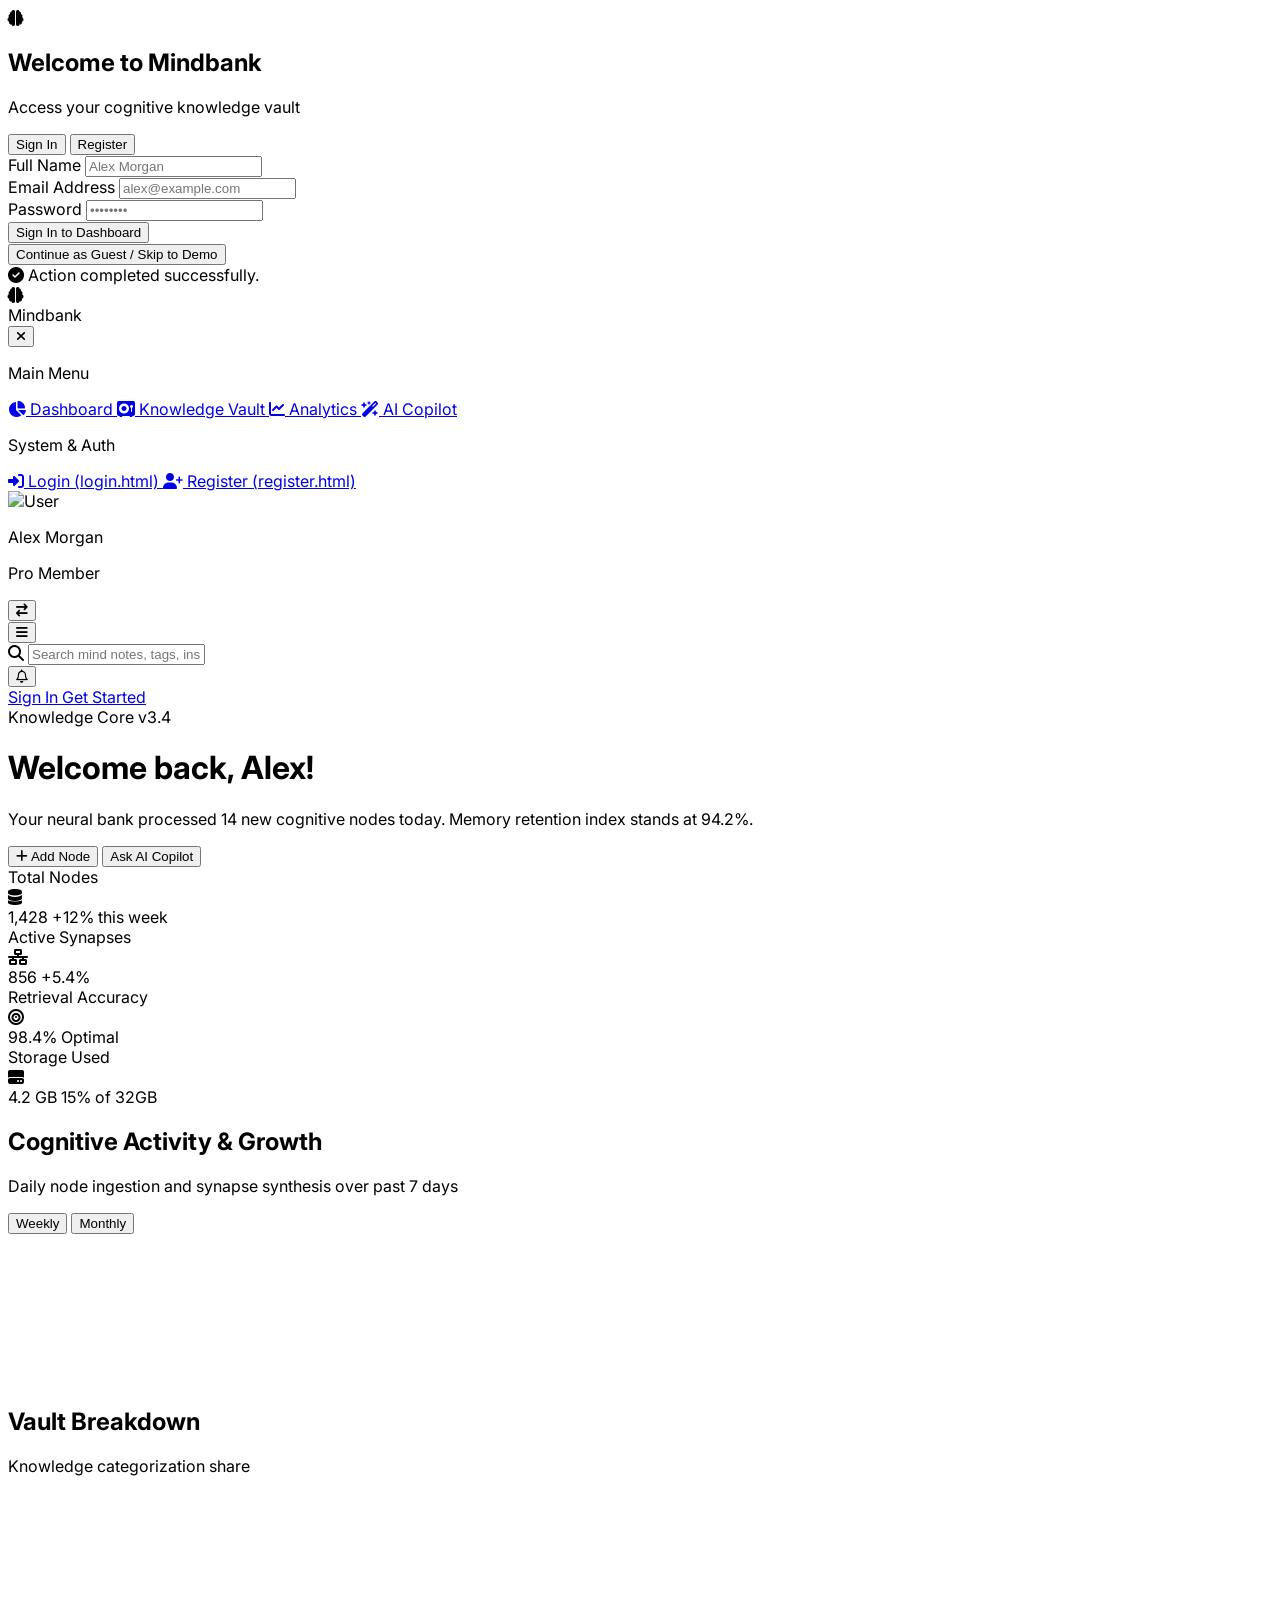
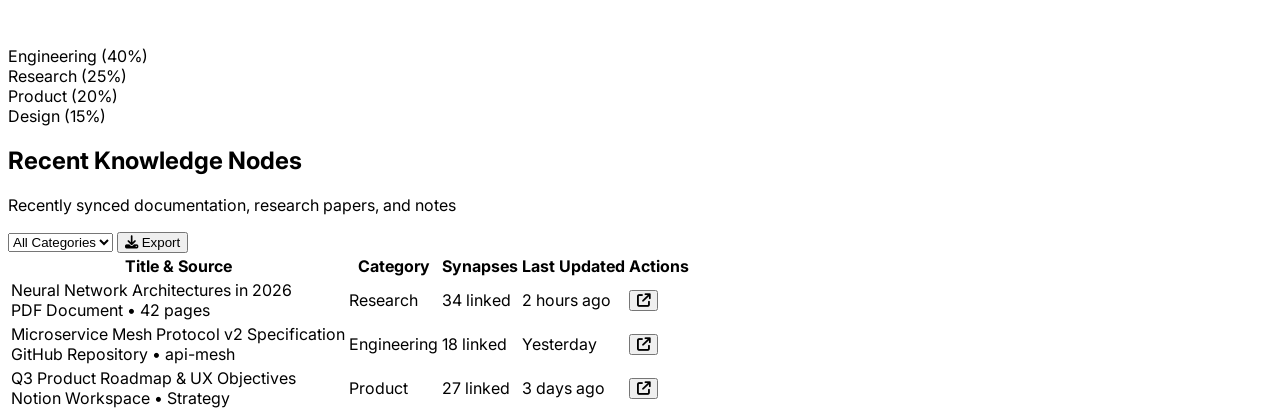
==== commit 90fdae02: "update freetierdashboard.html" ====
--- a/freetierdashboard.html
+++ b/freetierdashboard.html
@@ -1,9 +1,9 @@
 <!DOCTYPE html>
-<html lang="en" class="light">
+<html lang="en" class="h-full">
 <head>
     <meta charset="UTF-8">
     <meta name="viewport" content="width=device-width, initial-scale=1.0">
-    <title>Mindbank Dashboard - Light Theme</title>
+    <title>Mindbank - Dashboard & Knowledge Hub</title>
     <!-- Tailwind CSS CDN -->
     <script src="https://cdn.tailwindcss.com"></script>
     <script>
@@ -12,576 +12,378 @@
             theme: {
                 extend: {
                     colors: {
-                        lightBg: '#f8fafc',
-                        cardBg: '#ffffff',
-                        cardBorder: '#e2e8f0',
-                        accentIndigo: '#4f46e5',
-                        accentBlue: '#2563eb',
-                        accentEmerald: '#10b981'
-                    },
-                    fontFamily: {
-                        sans: ['Inter', 'sans-serif']
-                    },
-                    boxShadow: {
-                        'soft': '0 4px 20px -2px rgba(15, 23, 42, 0.05)',
-                        'soft-lg': '0 10px 30px -4px rgba(15, 23, 42, 0.08)'
+                        brand: {
+                            50: '#f0fdf4',
+                            100: '#dcfce7',
+                            500: '#22c55e',
+                            600: '#16a34a',
+                            700: '#15803d',
+                            900: '#14532d',
+                        }
                     }
                 }
             }
         }
     </script>
-    <!-- Google Fonts Inter -->
-    <link href="https://fonts.googleapis.com/css2?family=Inter:wght@300;400;500;600;700&display=swap" rel="stylesheet">
-    <!-- FontAwesome Icons -->
+    <!-- FontAwesome for Icons -->
     <link rel="stylesheet" href="https://cdnjs.cloudflare.com/ajax/libs/font-awesome/6.4.0/css/all.min.css">
-    <!-- Chart.js for interactive charts -->
+    <!-- Chart.js for Interactive Charts -->
     <script src="https://cdn.jsdelivr.net/npm/chart.js"></script>
     <style>
-        body {
-            font-family: 'Inter', sans-serif;
-            background-color: #f8fafc;
-            color: #0f172a;
-        }
-        /* Custom scrollbars */
-        ::-webkit-scrollbar {
-            width: 6px;
-            height: 6px;
-        }
-        ::-webkit-scrollbar-track {
-            background: #f1f5f9;
-        }
-        ::-webkit-scrollbar-thumb {
-            background: #cbd5e1;
-            border-radius: 3px;
-        }
-        ::-webkit-scrollbar-thumb:hover {
-            background: #94a3b8;
-        }
+        @import url('https://fonts.googleapis.com/css2?family=Inter:wght@300;400;500;600;700&display=swap');
+        body { font-family: 'Inter', sans-serif; }
     </style>
 </head>
-<body class="bg-lightBg text-slate-900 min-h-screen flex flex-col antialiased selection:bg-indigo-500 selection:text-white">
-
-    <div class="flex h-screen overflow-hidden">
-
-        <!-- Mobile Sidebar Overlay -->
-        <div id="sidebar-overlay" class="fixed inset-0 bg-slate-900/40 backdrop-blur-sm z-40 hidden md:hidden transition-opacity"></div>
-
-        <!-- Sidebar Navigation -->
-        <aside id="sidebar" class="fixed md:static inset-y-0 left-0 z-50 w-64 bg-white border-r border-cardBorder flex flex-col transition-transform duration-300 transform -translate-x-full md:translate-x-0 shadow-soft">
-            <!-- Logo area -->
-            <div class="h-16 flex items-center justify-between px-6 border-b border-cardBorder">
+<body class="h-full bg-slate-50 text-slate-800 antialiased overflow-x-hidden">
+
+    <!-- Auth Simulation Modal / Overlay (Triggers if not logged in or via button) -->
+    <div id="authModal" class="fixed inset-0 z-50 flex items-center justify-center bg-slate-900/60 backdrop-blur-sm hidden">
+        <div class="bg-white w-full max-w-md p-8 rounded-2xl shadow-2xl border border-slate-100 transform transition-all">
+            <div class="text-center mb-6">
+                <div class="inline-flex items-center justify-center w-12 h-12 bg-emerald-100 text-emerald-600 rounded-xl mb-3 shadow-inner">
+                    <i class="fa-solid fa-brain text-xl"></i>
+                </div>
+                <h2 id="authTitle" class="text-2xl font-bold text-slate-900">Welcome to Mindbank</h2>
+                <p id="authSubtitle" class="text-sm text-slate-500 mt-1">Access your cognitive knowledge vault</p>
+            </div>
+
+            <!-- Form Tabs -->
+            <div class="flex bg-slate-100 p-1 rounded-xl mb-6">
+                <button onclick="switchAuthTab('login')" id="tabLogin" class="flex-1 py-2 text-sm font-semibold rounded-lg bg-white text-emerald-700 shadow-sm transition">Sign In</button>
+                <button onclick="switchAuthTab('register')" id="tabRegister" class="flex-1 py-2 text-sm font-semibold rounded-lg text-slate-600 hover:text-slate-900 transition">Register</button>
+            </div>
+
+            <form id="authForm" onsubmit="handleAuthSubmit(event)" class="space-y-4">
+                <div id="nameField" class="hidden">
+                    <label class="block text-xs font-semibold uppercase tracking-wider text-slate-600 mb-1">Full Name</label>
+                    <input type="text" id="fullName" placeholder="Alex Morgan" class="w-full px-4 py-3 rounded-xl border border-slate-200 focus:outline-none focus:ring-2 focus:ring-emerald-500 text-sm">
+                </div>
+                <div>
+                    <label class="block text-xs font-semibold uppercase tracking-wider text-slate-600 mb-1">Email Address</label>
+                    <input type="email" id="emailInput" required placeholder="alex@example.com" class="w-full px-4 py-3 rounded-xl border border-slate-200 focus:outline-none focus:ring-2 focus:ring-emerald-500 text-sm">
+                </div>
+                <div>
+                    <label class="block text-xs font-semibold uppercase tracking-wider text-slate-600 mb-1">Password</label>
+                    <input type="password" id="passwordInput" required placeholder="••••••••" class="w-full px-4 py-3 rounded-xl border border-slate-200 focus:outline-none focus:ring-2 focus:ring-emerald-500 text-sm">
+                </div>
+                <button type="submit" id="authSubmitBtn" class="w-full py-3 bg-emerald-600 hover:bg-emerald-700 text-white font-semibold rounded-xl shadow-lg shadow-emerald-600/20 transition transform active:scale-[0.99]">
+                    Sign In to Dashboard
+                </button>
+            </form>
+            <div class="mt-6 text-center">
+                <button onclick="dismissAuthModal()" class="text-xs font-medium text-slate-400 hover:text-slate-600 transition">Continue as Guest / Skip to Demo</button>
+            </div>
+        </div>
+    </div>
+
+    <!-- Toast Notification Box -->
+    <div id="toast" class="fixed bottom-5 right-5 z-50 transform translate-y-20 opacity-0 transition-all duration-300 bg-slate-900 text-white px-5 py-3 rounded-xl shadow-xl flex items-center space-x-3 text-sm">
+        <i id="toastIcon" class="fa-solid fa-circle-check text-emerald-400"></i>
+        <span id="toastMessage">Action completed successfully.</span>
+    </div>
+
+    <!-- Main App Container -->
+    <div id="appContainer" class="flex h-full w-full">
+
+        <!-- Sidebar (Collapsible) -->
+        <aside id="sidebar" class="fixed inset-y-0 left-0 z-40 w-64 bg-white border-r border-slate-200 flex flex-col transition-transform duration-300 ease-in-out md:static md:translate-x-0 -translate-x-full">
+            <!-- Sidebar Header -->
+            <div class="h-16 flex items-center justify-between px-6 border-b border-slate-100">
                 <div class="flex items-center space-x-3">
-                    <div class="w-9 h-9 rounded-xl bg-gradient-to-tr from-indigo-600 to-blue-500 flex items-center justify-center text-white shadow-md shadow-indigo-500/20 font-bold text-lg">
+                    <div class="w-9 h-9 bg-gradient-to-tr from-emerald-600 to-teal-500 rounded-xl flex items-center justify-center text-white font-bold shadow-md shadow-emerald-500/20">
                         <i class="fa-solid fa-brain"></i>
                     </div>
-                    <span class="text-xl font-bold tracking-tight text-slate-900">Mindbank</span>
-                </div>
-                <button id="sidebar-close" class="md:hidden text-slate-400 hover:text-slate-700">
-                    <i class="fa-solid fa-xmark text-xl"></i>
+                    <span class="text-lg font-bold tracking-tight text-slate-900">Mindbank</span>
+                </div>
+                <button onclick="toggleSidebar()" class="md:hidden text-slate-400 hover:text-slate-700 p-1">
+                    <i class="fa-solid fa-xmark text-lg"></i>
                 </button>
             </div>
 
             <!-- Navigation Links -->
-            <div class="flex-1 overflow-y-auto py-6 px-4 space-y-1.5">
-                <div class="text-xs font-semibold uppercase tracking-wider text-slate-400 px-3 mb-2">Workspace</div>
-                <a href="#" onclick="switchTab('dashboard')" id="nav-dashboard" class="nav-link flex items-center space-x-3 px-3 py-2.5 rounded-xl text-sm font-medium transition-all bg-indigo-600 text-white shadow-md shadow-indigo-600/20">
+            <div class="flex-1 overflow-y-auto py-6 px-4 space-y-1">
+                <p class="px-3 text-[11px] font-semibold uppercase tracking-wider text-slate-400 mb-2">Main Menu</p>
+                <a href="#dashboard" onclick="switchNav('dashboard')" class="nav-link flex items-center space-x-3 px-3 py-3 rounded-xl text-sm font-medium bg-emerald-50 text-emerald-700 transition">
                     <i class="fa-solid fa-chart-pie w-5 text-center"></i>
                     <span>Dashboard</span>
                 </a>
-                <a href="#" onclick="switchTab('assets')" id="nav-assets" class="nav-link flex items-center space-x-3 px-3 py-2.5 rounded-xl text-sm font-medium text-slate-600 hover:text-slate-900 hover:bg-slate-100 transition-all">
+                <a href="#vault" onclick="switchNav('vault')" class="nav-link flex items-center space-x-3 px-3 py-3 rounded-xl text-sm font-medium text-slate-600 hover:bg-slate-100 hover:text-slate-900 transition">
                     <i class="fa-solid fa-vault w-5 text-center"></i>
-                    <span>Mind Assets</span>
+                    <span>Knowledge Vault</span>
                 </a>
-                <a href="#" onclick="switchTab('transactions')" id="nav-transactions" class="nav-link flex items-center space-x-3 px-3 py-2.5 rounded-xl text-sm font-medium text-slate-600 hover:text-slate-900 hover:bg-slate-100 transition-all">
-                    <i class="fa-solid fa-receipt w-5 text-center"></i>
-                    <span>Transactions</span>
-                </a>
-                <a href="#" onclick="switchTab('analytics')" id="nav-analytics" class="nav-link flex items-center space-x-3 px-3 py-2.5 rounded-xl text-sm font-medium text-slate-600 hover:text-slate-900 hover:bg-slate-100 transition-all">
+                <a href="#analytics" onclick="switchNav('analytics')" class="nav-link flex items-center space-x-3 px-3 py-3 rounded-xl text-sm font-medium text-slate-600 hover:bg-slate-100 hover:text-slate-900 transition">
                     <i class="fa-solid fa-chart-line w-5 text-center"></i>
                     <span>Analytics</span>
                 </a>
-                <a href="#" onclick="switchTab('tasks')" id="nav-tasks" class="nav-link flex items-center space-x-3 px-3 py-2.5 rounded-xl text-sm font-medium text-slate-600 hover:text-slate-900 hover:bg-slate-100 transition-all">
-                    <i class="fa-solid fa-list-check w-5 text-center"></i>
-                    <span>Tasks</span>
+                <a href="#ai-assistant" onclick="switchNav('ai-assistant')" class="nav-link flex items-center space-x-3 px-3 py-3 rounded-xl text-sm font-medium text-slate-600 hover:bg-slate-100 hover:text-slate-900 transition">
+                    <i class="fa-solid fa-wand-magic-sparkles w-5 text-center"></i>
+                    <span>AI Copilot</span>
                 </a>
-                <a href="#" onclick="switchTab('reports')" id="nav-reports" class="nav-link flex items-center space-x-3 px-3 py-2.5 rounded-xl text-sm font-medium text-slate-600 hover:text-slate-900 hover:bg-slate-100 transition-all">
-                    <i class="fa-solid fa-file-invoice w-5 text-center"></i>
-                    <span>Reports</span>
+                
+                <p class="px-3 text-[11px] font-semibold uppercase tracking-wider text-slate-400 mt-6 mb-2">System & Auth</p>
+                <a href="login.html" onclick="openAuthModal('login'); return false;" class="flex items-center space-x-3 px-3 py-3 rounded-xl text-sm font-medium text-slate-600 hover:bg-slate-100 hover:text-slate-900 transition">
+                    <i class="fa-solid fa-right-to-bracket w-5 text-center"></i>
+                    <span>Login (login.html)</span>
                 </a>
-
-                <div class="pt-6 text-xs font-semibold uppercase tracking-wider text-slate-400 px-3 mb-2">System</div>
-                <a href="#" onclick="switchTab('settings')" id="nav-settings" class="nav-link flex items-center space-x-3 px-3 py-2.5 rounded-xl text-sm font-medium text-slate-600 hover:text-slate-900 hover:bg-slate-100 transition-all">
-                    <i class="fa-solid fa-gear w-5 text-center"></i>
-                    <span>Settings</span>
+                <a href="register.html" onclick="openAuthModal('register'); return false;" class="flex items-center space-x-3 px-3 py-3 rounded-xl text-sm font-medium text-slate-600 hover:bg-slate-100 hover:text-slate-900 transition">
+                    <i class="fa-solid fa-user-plus w-5 text-center"></i>
+                    <span>Register (register.html)</span>
                 </a>
             </div>
 
-            <!-- User Profile Footer -->
-            <div class="p-4 border-t border-cardBorder bg-slate-50/50 flex items-center justify-between">
-                <div class="flex items-center space-x-3">
-                    <div class="relative">
-                        <img src="https://images.unsplash.com/photo-1534528741775-53994a69daeb?auto=format&fit=crop&q=80&w=120" alt="User avatar" class="w-10 h-10 rounded-full object-cover ring-2 ring-indigo-500/20">
-                        <span class="absolute bottom-0 right-0 w-3 h-3 bg-emerald-500 border-2 border-white rounded-full"></span>
-                    </div>
-                    <div class="overflow-hidden">
-                        <h4 class="text-sm font-semibold text-slate-900 truncate">Alex Morgan</h4>
-                        <p class="text-xs text-slate-500 truncate">alex@mindbank.ai</p>
-                    </div>
-                </div>
-                <button onclick="openLogoutModal()" class="text-slate-400 hover:text-rose-600 p-2 rounded-lg transition-colors">
-                    <i class="fa-solid fa-right-from-bracket"></i>
-                </button>
+            <!-- User Footer Profile -->
+            <div class="p-4 border-t border-slate-100">
+                <div class="flex items-center justify-between bg-slate-50 p-3 rounded-xl border border-slate-100">
+                    <div class="flex items-center space-x-3">
+                        <img id="userAvatar" src="https://placehold.co/40x40/16a34a/ffffff?text=AM" alt="User" class="w-9 h-9 rounded-full object-cover">
+                        <div>
+                            <p id="userNameDisplay" class="text-xs font-semibold text-slate-800">Alex Morgan</p>
+                            <p class="text-[10px] text-slate-400">Pro Member</p>
+                        </div>
+                    </div>
+                    <button onclick="openAuthModal('login')" title="Switch Account" class="text-slate-400 hover:text-emerald-600 transition p-1">
+                        <i class="fa-solid fa-arrow-right-arrow-left text-xs"></i>
+                    </button>
+                </div>
             </div>
         </aside>
 
         <!-- Main Content Area -->
-        <div class="flex-1 flex flex-col overflow-hidden">
-            <!-- Top Navbar Header -->
-            <header class="h-16 bg-white border-b border-cardBorder flex items-center justify-between px-4 md:px-8 z-30 shrink-0 shadow-sm">
+        <div class="flex-1 flex flex-col min-w-0 h-full overflow-y-auto">
+            
+            <!-- Top Header Navbar -->
+            <header class="sticky top-0 z-30 bg-white/80 backdrop-blur-md border-b border-slate-200 h-16 flex items-center justify-between px-6">
                 <div class="flex items-center space-x-4">
-                    <button id="sidebar-toggle" class="md:hidden text-slate-600 hover:text-slate-900 p-2 rounded-lg bg-slate-100">
+                    <button onclick="toggleSidebar()" class="text-slate-500 hover:text-slate-800 focus:outline-none p-1">
                         <i class="fa-solid fa-bars text-lg"></i>
                     </button>
+                    <!-- Quick Global Search -->
+                    <div class="relative hidden sm:block w-72">
+                        <i class="fa-solid fa-search absolute left-3.5 top-3 text-slate-400 text-xs"></i>
+                        <input type="text" placeholder="Search mind notes, tags, insights..." class="w-full bg-slate-100 text-sm pl-10 pr-4 py-2 rounded-xl border-none focus:outline-none focus:ring-2 focus:ring-emerald-500/50">
+                    </div>
+                </div>
+
+                <!-- Header Actions & Auth Triggers -->
+                <div class="flex items-center space-x-3">
+                    <button onclick="showToast('Notification: 2 new knowledge syncs completed.')" class="relative p-2 text-slate-500 hover:text-slate-800 hover:bg-slate-100 rounded-xl transition">
+                        <i class="fa-regular fa-bell text-lg"></i>
+                        <span class="absolute top-1.5 right-1.5 w-2 h-2 bg-emerald-500 rounded-full"></span>
+                    </button>
+                    <div class="h-5 w-[1px] bg-slate-200 hidden sm:block"></div>
+                    <!-- Direct Link / Button Simulation Handlers -->
+                    <div class="flex items-center space-x-2">
+                        <a href="login.html" onclick="openAuthModal('login'); return false;" class="hidden sm:inline-flex px-3.5 py-2 text-xs font-semibold text-emerald-700 bg-emerald-50 hover:bg-emerald-100 rounded-xl transition">
+                            Sign In
+                        </a>
+                        <a href="register.html" onclick="openAuthModal('register'); return false;" class="px-3.5 py-2 text-xs font-semibold text-white bg-emerald-600 hover:bg-emerald-700 shadow-md shadow-emerald-600/20 rounded-xl transition">
+                            Get Started
+                        </a>
+                    </div>
+                </div>
+            </header>
+
+            <!-- Dynamic View Container -->
+            <main class="flex-1 p-6 max-w-7xl w-full mx-auto space-y-6">
+
+                <!-- Welcome Banner -->
+                <div class="bg-gradient-to-r from-emerald-600 to-teal-600 rounded-2xl p-6 sm:p-8 text-white shadow-xl shadow-emerald-600/10 flex flex-col md:flex-row items-start md:items-center justify-between gap-4">
                     <div>
-                        <h1 class="text-lg md:text-xl font-bold tracking-tight text-slate-900 flex items-center space-x-2">
-                            <span>Welcome back, Alex</span>
-                            <span class="hidden sm:inline-block text-xs font-semibold px-2.5 py-0.5 rounded-full bg-indigo-50 text-indigo-600 border border-indigo-200">AI Active</span>
-                        </h1>
-                        <p class="text-xs text-slate-500 hidden sm:block">Here's what's happening with your Mindbank assets today.</p>
-                    </div>
-                </div>
-
-                <div class="flex items-center space-x-3">
-                    <!-- Search Bar -->
-                    <div class="hidden lg:flex items-center relative">
-                        <i class="fa-solid fa-magnifying-glass absolute left-3 text-slate-400 text-xs"></i>
-                        <input type="text" placeholder="Search assets, transactions..." class="w-56 bg-slate-100 border border-transparent focus:border-indigo-500 focus:bg-white text-xs font-medium pl-9 pr-3 py-2 rounded-xl text-slate-800 placeholder-slate-400 outline-none transition-all">
-                    </div>
-
-                    <!-- Date Picker Filter -->
-                    <div class="hidden sm:flex items-center space-x-2 bg-slate-100 border border-slate-200 px-3 py-1.5 rounded-xl text-xs text-slate-700 cursor-pointer hover:bg-slate-200/70 transition-colors">
-                        <i class="fa-regular fa-calendar text-indigo-600"></i>
-                        <span class="font-medium">Oct 1 – Oct 14, 2026</span>
-                        <i class="fa-solid fa-chevron-down text-[10px] text-slate-400 ml-1"></i>
-                    </div>
-
-                    <!-- Notifications Dropdown Trigger -->
-                    <div class="relative">
-                        <button onclick="toggleNotifications()" class="w-10 h-10 rounded-xl bg-slate-100 border border-slate-200 flex items-center justify-center text-slate-600 hover:text-slate-900 hover:bg-slate-200/70 transition-all relative">
-                            <i class="fa-regular fa-bell"></i>
-                            <span class="absolute top-2.5 right-2.5 w-2 h-2 bg-indigo-600 rounded-full ring-2 ring-white"></span>
+                        <span class="bg-emerald-500/30 text-emerald-100 text-[11px] font-semibold px-3 py-1 rounded-full uppercase tracking-wider">Knowledge Core v3.4</span>
+                        <h1 class="text-2xl sm:text-3xl font-bold mt-2">Welcome back, Alex!</h1>
+                        <p class="text-emerald-100 text-sm mt-1 max-w-xl">Your neural bank processed 14 new cognitive nodes today. Memory retention index stands at 94.2%.</p>
+                    </div>
+                    <div class="flex items-center space-x-3">
+                        <button onclick="triggerNewNodeModal()" class="px-4 py-2.5 bg-white text-emerald-700 font-semibold rounded-xl text-sm shadow-md hover:bg-emerald-50 transition flex items-center space-x-2">
+                            <i class="fa-solid fa-plus text-xs"></i>
+                            <span>Add Node</span>
                         </button>
-                        <!-- Notifications popup -->
-                        <div id="notifications-panel" class="absolute right-0 mt-2 w-80 bg-white border border-cardBorder rounded-2xl shadow-soft-lg p-4 hidden z-50">
-                            <div class="flex items-center justify-between pb-3 border-b border-cardBorder">
-                                <h3 class="font-semibold text-sm text-slate-900">Notifications</h3>
-                                <span class="text-xs text-indigo-600 font-medium cursor-pointer hover:underline">Mark all read</span>
-                            </div>
-                            <div class="py-3 space-y-3 max-h-64 overflow-y-auto">
-                                <div class="flex items-start space-x-3 text-xs">
-                                    <div class="w-8 h-8 rounded-full bg-indigo-50 text-indigo-600 flex items-center justify-center shrink-0 mt-0.5"><i class="fa-solid fa-vault"></i></div>
-                                    <div>
-                                        <p class="text-slate-800 font-medium">New Mind Asset "Neural Net Alpha" deposited</p>
-                                        <span class="text-slate-400 text-[10px]">10 minutes ago</span>
-                                    </div>
-                                </div>
-                                <div class="flex items-start space-x-3 text-xs">
-                                    <div class="w-8 h-8 rounded-full bg-emerald-50 text-emerald-600 flex items-center justify-center shrink-0 mt-0.5"><i class="fa-solid fa-arrow-up-right-dots"></i></div>
-                                    <div>
-                                        <p class="text-slate-800 font-medium">Yield payout of $12,400 completed</p>
-                                        <span class="text-slate-400 text-[10px]">1 hour ago</span>
-                                    </div>
-                                </div>
-                            </div>
-                        </div>
-                    </div>
-
-                    <!-- Quick Action Button -->
-                    <button onclick="openNewAssetModal()" class="bg-indigo-600 hover:bg-indigo-700 text-white font-medium text-xs md:text-sm px-4 py-2 rounded-xl shadow-md shadow-indigo-600/20 transition-all flex items-center space-x-2">
-                        <i class="fa-solid fa-plus"></i>
-                        <span class="hidden sm:inline">+ New Deposit / Asset</span>
-                    </button>
-                </div>
-            </header>
-
-            <main id="main-content-area" class="flex-1 overflow-y-auto p-4 md:p-8 space-y-6">
-                
-                <!-- TAB CONTENT: DASHBOARD -->
-                <div id="tab-dashboard" class="space-y-6">
-                    <!-- Metric Cards Grid -->
-                    <div class="grid grid-cols-1 sm:grid-cols-2 lg:grid-cols-4 gap-4">
-                        <!-- Card 1 -->
-                        <div class="bg-white border border-cardBorder p-5 rounded-2xl shadow-soft hover:shadow-soft-lg transition-all group">
-                            <div class="flex items-center justify-between text-slate-500 text-xs font-semibold uppercase tracking-wider mb-3">
-                                <span>Total Mind Assets</span>
-                                <div class="w-8 h-8 rounded-lg bg-indigo-50 text-indigo-600 flex items-center justify-center group-hover:scale-105 transition-transform">
-                                    <i class="fa-solid fa-brain text-sm"></i>
-                                </div>
-                            </div>
-                            <div class="flex items-baseline justify-between">
-                                <h3 class="text-2xl md:text-3xl font-bold text-slate-900 tracking-tight">$384K</h3>
-                                <span class="text-xs font-bold text-emerald-700 bg-emerald-50 border border-emerald-200 px-2 py-0.5 rounded-full flex items-center space-x-1">
-                                    <i class="fa-solid fa-arrow-up text-[10px]"></i>
-                                    <span>+12.5%</span>
-                                </span>
-                            </div>
-                            <p class="text-xs text-slate-400 mt-2">vs $341K last month</p>
-                        </div>
-
-                        <!-- Card 2 -->
-                        <div class="bg-white border border-cardBorder p-5 rounded-2xl shadow-soft hover:shadow-soft-lg transition-all group">
-                            <div class="flex items-center justify-between text-slate-500 text-xs font-semibold uppercase tracking-wider mb-3">
-                                <span>Active Portfolios</span>
-                                <div class="w-8 h-8 rounded-lg bg-blue-50 text-blue-600 flex items-center justify-center group-hover:scale-105 transition-transform">
-                                    <i class="fa-solid fa-folder-closed text-sm"></i>
-                                </div>
-                            </div>
-                            <div class="flex items-baseline justify-between">
-                                <h3 class="text-2xl md:text-3xl font-bold text-slate-900 tracking-tight">47</h3>
-                                <span class="text-xs font-bold text-emerald-700 bg-emerald-50 border border-emerald-200 px-2 py-0.5 rounded-full flex items-center space-x-1">
-                                    <i class="fa-solid fa-arrow-up text-[10px]"></i>
-                                    <span>+8.2%</span>
-                                </span>
-                            </div>
-                            <p class="text-xs text-slate-400 mt-2">vs 43 last month</p>
-                        </div>
-
-                        <!-- Card 3 -->
-                        <div class="bg-white border border-cardBorder p-5 rounded-2xl shadow-soft hover:shadow-soft-lg transition-all group">
-                            <div class="flex items-center justify-between text-slate-500 text-xs font-semibold uppercase tracking-wider mb-3">
-                                <span>Monthly Yield</span>
-                                <div class="w-8 h-8 rounded-lg bg-emerald-50 text-emerald-600 flex items-center justify-center group-hover:scale-105 transition-transform">
-                                    <i class="fa-solid fa-chart-line text-sm"></i>
-                                </div>
-                            </div>
-                            <div class="flex items-baseline justify-between">
-                                <h3 class="text-2xl md:text-3xl font-bold text-slate-900 tracking-tight">$92K</h3>
-                                <span class="text-xs font-bold text-emerald-700 bg-emerald-50 border border-emerald-200 px-2 py-0.5 rounded-full flex items-center space-x-1">
-                                    <i class="fa-solid fa-arrow-up text-[10px]"></i>
-                                    <span>+15.7%</span>
-                                </span>
-                            </div>
-                            <p class="text-xs text-slate-400 mt-2">vs $79.5K last month</p>
-                        </div>
-
-                        <!-- Card 4 -->
-                        <div class="bg-white border border-cardBorder p-5 rounded-2xl shadow-soft hover:shadow-soft-lg transition-all group">
-                            <div class="flex items-center justify-between text-slate-500 text-xs font-semibold uppercase tracking-wider mb-3">
-                                <span>Conversion Rate</span>
-                                <div class="w-8 h-8 rounded-lg bg-purple-50 text-purple-600 flex items-center justify-center group-hover:scale-105 transition-transform">
-                                    <i class="fa-solid fa-bullseye text-sm"></i>
-                                </div>
-                            </div>
-                            <div class="flex items-baseline justify-between">
-                                <h3 class="text-2xl md:text-3xl font-bold text-slate-900 tracking-tight">38%</h3>
-                                <span class="text-xs font-bold text-emerald-700 bg-emerald-50 border border-emerald-200 px-2 py-0.5 rounded-full flex items-center space-x-1">
-                                    <i class="fa-solid fa-arrow-up text-[10px]"></i>
-                                    <span>+2.4%</span>
-                                </span>
-                            </div>
-                            <p class="text-xs text-slate-400 mt-2">vs 35.6% last month</p>
-                        </div>
-                    </div>
-
-                    <!-- Pipeline & Top Deals Grid -->
-                    <div class="grid grid-cols-1 lg:grid-cols-3 gap-6">
-                        <!-- Portfolio Growth Overview Chart (Span 2 cols) -->
-                        <div class="lg:col-span-2 bg-white border border-cardBorder p-6 rounded-2xl shadow-soft flex flex-col justify-between">
-                            <div class="flex items-center justify-between mb-4">
-                                <div>
-                                    <h3 class="text-base font-bold text-slate-900">Portfolio Growth Overview</h3>
-                                    <p class="text-xs text-slate-500">Asset value trajectory & projected performance</p>
-                                </div>
-                                <div class="flex items-center space-x-2">
-                                    <span class="text-xs font-bold text-emerald-700 bg-emerald-50 border border-emerald-200 px-2.5 py-1 rounded-lg">+18.5% Growth</span>
-                                </div>
-                            </div>
-                            <!-- Canvas wrapper -->
-                            <div class="relative w-full h-64 md:h-72">
-                                <canvas id="growthChart"></canvas>
-                            </div>
-                        </div>
-
-                        <!-- Top Performing Assets -->
-                        <div class="bg-white border border-cardBorder p-6 rounded-2xl shadow-soft flex flex-col justify-between">
-                            <div class="flex items-center justify-between mb-4">
-                                <h3 class="text-base font-bold text-slate-900">Top Performing Assets</h3>
-                                <a href="#" class="text-xs font-semibold text-indigo-600 hover:underline">View details</a>
-                            </div>
-                            <div class="space-y-4">
-                                <!-- Asset 1 -->
-                                <div class="space-y-1.5">
-                                    <div class="flex justify-between text-xs font-semibold">
-                                        <span class="text-slate-800">Aero AI Model v4</span>
-                                        <span class="text-slate-600">$142,000</span>
-                                    </div>
-                                    <div class="w-full bg-slate-100 rounded-full h-2.5 overflow-hidden">
-                                        <div class="bg-indigo-600 h-2.5 rounded-full" style="width: 85%"></div>
-                                    </div>
-                                </div>
-                                <!-- Asset 2 -->
-                                <div class="space-y-1.5">
-                                    <div class="flex justify-between text-xs font-semibold">
-                                        <span class="text-slate-800">Neural NLP Engine</span>
-                                        <span class="text-slate-600">$98,500</span>
-                                    </div>
-                                    <div class="w-full bg-slate-100 rounded-full h-2.5 overflow-hidden">
-                                        <div class="bg-blue-600 h-2.5 rounded-full" style="width: 70%"></div>
-                                    </div>
-                                </div>
-                                <!-- Asset 3 -->
-                                <div class="space-y-1.5">
-                                    <div class="flex justify-between text-xs font-semibold">
-                                        <span class="text-slate-800">Quantum Trading Core</span>
-                                        <span class="text-slate-600">$74,200</span>
-                                    </div>
-                                    <div class="w-full bg-slate-100 rounded-full h-2.5 overflow-hidden">
-                                        <div class="bg-cyan-500 h-2.5 rounded-full" style="width: 55%"></div>
-                                    </div>
-                                </div>
-                                <!-- Asset 4 -->
-                                <div class="space-y-1.5">
-                                    <div class="flex justify-between text-xs font-semibold">
-                                        <span class="text-slate-800">Vision Analytics Vault</span>
-                                        <span class="text-slate-600">$52,100</span>
-                                    </div>
-                                    <div class="w-full bg-slate-100 rounded-full h-2.5 overflow-hidden">
-                                        <div class="bg-purple-500 h-2.5 rounded-full" style="width: 40%"></div>
-                                    </div>
-                                </div>
-                            </div>
-                        </div>
-                    </div>
-
-                    <!-- Recent Transactions & Activity Stream -->
-                    <div class="grid grid-cols-1 lg:grid-cols-3 gap-6">
-                        <!-- Recent Transactions Table (Span 2 cols) -->
-                        <div class="lg:col-span-2 bg-white border border-cardBorder rounded-2xl shadow-soft overflow-hidden flex flex-col">
-                            <div class="p-6 border-b border-cardBorder flex items-center justify-between">
-                                <div>
-                                    <h3 class="text-base font-bold text-slate-900">Recent Transactions</h3>
-                                    <p class="text-xs text-slate-500">Latest asset deposits, allocations and yields</p>
-                                </div>
-                                <button onclick="switchTab('transactions')" class="text-xs font-semibold text-indigo-600 hover:underline">View all</button>
-                            </div>
-                            <div class="overflow-x-auto">
-                                <table class="w-full text-left border-collapse">
-                                    <thead>
-                                        <tr class="border-b border-cardBorder text-slate-500 text-xs uppercase tracking-wider bg-slate-50">
-                                            <th class="py-3.5 px-6 font-semibold">Asset / ID</th>
-                                            <th class="py-3.5 px-6 font-semibold">Company</th>
-                                            <th class="py-3.5 px-6 font-semibold">Amount</th>
-                                            <th class="py-3.5 px-6 font-semibold">Status</th>
-                                        </tr>
-                                    </thead>
-                                    <tbody class="divide-y divide-cardBorder text-sm">
-                                        <tr class="hover:bg-slate-50/80 transition-colors">
-                                            <td class="py-4 px-6 font-semibold text-slate-900">MBD-1042</td>
-                                            <td class="py-4 px-6 text-slate-700">Acme Corporation</td>
-                                            <td class="py-4 px-6 font-bold text-emerald-600">$45,000</td>
-                                            <td class="py-4 px-6"><span class="px-2.5 py-1 rounded-full text-xs font-bold bg-emerald-50 text-emerald-700 border border-emerald-200">Verified</span></td>
-                                        </tr>
-                                        <tr class="hover:bg-slate-50/80 transition-colors">
-                                            <td class="py-4 px-6 font-semibold text-slate-900">MBD-1041</td>
-                                            <td class="py-4 px-6 text-slate-700">Global Tech Corp</td>
-                                            <td class="py-4 px-6 font-bold text-indigo-600">$38,000</td>
-                                            <td class="py-4 px-6"><span class="px-2.5 py-1 rounded-full text-xs font-bold bg-blue-50 text-blue-700 border border-blue-200">Negotiation</span></td>
-                                        </tr>
-                                        <tr class="hover:bg-slate-50/80 transition-colors">
-                                            <td class="py-4 px-6 font-semibold text-slate-900">MBD-1040</td>
-                                            <td class="py-4 px-6 text-slate-700">Summit Labs</td>
-                                            <td class="py-4 px-6 font-bold text-amber-600">$24,000</td>
-                                            <td class="py-4 px-6"><span class="px-2.5 py-1 rounded-full text-xs font-bold bg-amber-50 text-amber-700 border border-amber-200">Pending</span></td>
-                                        </tr>
-                                    </tbody>
-                                </table>
-                            </div>
-                        </div>
-
-                        <!-- Activity Feed -->
-                        <div class="bg-white border border-cardBorder p-6 rounded-2xl shadow-soft flex flex-col justify-between">
-                            <div class="flex items-center justify-between mb-4">
-                                <h3 class="text-base font-bold text-slate-900">Activity Feed</h3>
-                                <a href="#" class="text-xs font-semibold text-indigo-600 hover:underline">View history</a>
-                            </div>
-                            <div class="space-y-6 relative before:absolute before:inset-0 before:left-3 before:w-0.5 before:bg-slate-200">
-                                <div class="relative flex items-start space-x-4 pl-2">
-                                    <span class="w-3.5 h-3.5 bg-indigo-600 rounded-full ring-4 ring-white mt-1 relative z-10 shrink-0"></span>
-                                    <div>
-                                        <p class="text-xs font-semibold text-slate-800">Asset "Aero AI v4" verified by auditor</p>
-                                        <span class="text-[10px] text-slate-400 font-medium">Oct 14, 2026 - 08:20 AM</span>
-                                    </div>
-                                </div>
-                                <div class="relative flex items-start space-x-4 pl-2">
-                                    <span class="w-3.5 h-3.5 bg-emerald-500 rounded-full ring-4 ring-white mt-1 relative z-10 shrink-0"></span>
-                                    <div>
-                                        <p class="text-xs font-semibold text-slate-800">Yield payout $24,000 credited</p>
-                                        <span class="text-[10px] text-slate-400 font-medium">Oct 13, 2026 - 04:15 PM</span>
-                                    </div>
-                                </div>
-                                <div class="relative flex items-start space-x-4 pl-2">
-                                    <span class="w-3.5 h-3.5 bg-purple-500 rounded-full ring-4 ring-white mt-1 relative z-10 shrink-0"></span>
-                                    <div>
-                                        <p class="text-xs font-semibold text-slate-800">Portfolio audit completed by Alex</p>
-                                        <span class="text-[10px] text-slate-400 font-medium">Oct 12, 2026 - 11:30 AM</span>
-                                    </div>
-                                </div>
-                            </div>
-                        </div>
-                    </div>
-                </div>
-
-                <!-- TAB CONTENT: ASSETS -->
-                <div id="tab-assets" class="space-y-6 hidden">
-                    <div class="bg-white border border-cardBorder rounded-2xl p-6 shadow-soft">
-                        <div class="flex flex-col sm:flex-row items-start sm:items-center justify-between gap-4 mb-6">
+                        <button onclick="switchNav('ai-assistant')" class="px-4 py-2.5 bg-emerald-700/60 hover:bg-emerald-700 text-white font-semibold rounded-xl text-sm border border-emerald-500/40 transition">
+                            Ask AI Copilot
+                        </button>
+                    </div>
+                </div>
+
+                <!-- Stat Cards Grid -->
+                <div class="grid grid-cols-1 sm:grid-cols-2 lg:grid-cols-4 gap-4">
+                    <!-- Card 1 -->
+                    <div class="bg-white p-5 rounded-2xl border border-slate-100 shadow-sm hover:shadow-md transition">
+                        <div class="flex items-center justify-between">
+                            <span class="text-xs font-semibold uppercase tracking-wider text-slate-400">Total Nodes</span>
+                            <div class="w-10 h-10 rounded-xl bg-emerald-50 text-emerald-600 flex items-center justify-center">
+                                <i class="fa-solid fa-database"></i>
+                            </div>
+                        </div>
+                        <div class="mt-4 flex items-baseline justify-between">
+                            <span class="text-2xl font-bold text-slate-900">1,428</span>
+                            <span class="text-xs font-semibold text-emerald-600 bg-emerald-50 px-2 py-0.5 rounded-md">+12% this week</span>
+                        </div>
+                    </div>
+                    <!-- Card 2 -->
+                    <div class="bg-white p-5 rounded-2xl border border-slate-100 shadow-sm hover:shadow-md transition">
+                        <div class="flex items-center justify-between">
+                            <span class="text-xs font-semibold uppercase tracking-wider text-slate-400">Active Synapses</span>
+                            <div class="w-10 h-10 rounded-xl bg-teal-50 text-teal-600 flex items-center justify-center">
+                                <i class="fa-solid fa-network-wired"></i>
+                            </div>
+                        </div>
+                        <div class="mt-4 flex items-baseline justify-between">
+                            <span class="text-2xl font-bold text-slate-900">856</span>
+                            <span class="text-xs font-semibold text-teal-600 bg-teal-50 px-2 py-0.5 rounded-md">+5.4%</span>
+                        </div>
+                    </div>
+                    <!-- Card 3 -->
+                    <div class="bg-white p-5 rounded-2xl border border-slate-100 shadow-sm hover:shadow-md transition">
+                        <div class="flex items-center justify-between">
+                            <span class="text-xs font-semibold uppercase tracking-wider text-slate-400">Retrieval Accuracy</span>
+                            <div class="w-10 h-10 rounded-xl bg-blue-50 text-blue-600 flex items-center justify-center">
+                                <i class="fa-solid fa-bullseye"></i>
+                            </div>
+                        </div>
+                        <div class="mt-4 flex items-baseline justify-between">
+                            <span class="text-2xl font-bold text-slate-900">98.4%</span>
+                            <span class="text-xs font-semibold text-blue-600 bg-blue-50 px-2 py-0.5 rounded-md">Optimal</span>
+                        </div>
+                    </div>
+                    <!-- Card 4 -->
+                    <div class="bg-white p-5 rounded-2xl border border-slate-100 shadow-sm hover:shadow-md transition">
+                        <div class="flex items-center justify-between">
+                            <span class="text-xs font-semibold uppercase tracking-wider text-slate-400">Storage Used</span>
+                            <div class="w-10 h-10 rounded-xl bg-purple-50 text-purple-600 flex items-center justify-center">
+                                <i class="fa-solid fa-hard-drive"></i>
+                            </div>
+                        </div>
+                        <div class="mt-4 flex items-baseline justify-between">
+                            <span class="text-2xl font-bold text-slate-900">4.2 GB</span>
+                            <span class="text-xs font-semibold text-slate-500 bg-slate-100 px-2 py-0.5 rounded-md">15% of 32GB</span>
+                        </div>
+                    </div>
+                </div>
+
+                <!-- Charts Section -->
+                <div class="grid grid-cols-1 lg:grid-cols-3 gap-6">
+                    <!-- Main Analytics Chart -->
+                    <div class="bg-white p-6 rounded-2xl border border-slate-100 shadow-sm lg:col-span-2 flex flex-col">
+                        <div class="flex items-center justify-between mb-4">
                             <div>
-                                <h2 class="text-lg font-bold text-slate-900">Mind Assets Directory</h2>
-                                <p class="text-xs text-slate-500">Manage digital intellectual property & AI models.</p>
-                            </div>
-                            <button onclick="openNewAssetModal()" class="bg-indigo-600 hover:bg-indigo-700 text-white font-medium text-xs px-4 py-2 rounded-xl transition-all flex items-center space-x-2">
-                                <i class="fa-solid fa-plus"></i>
-                                <span>Deposit New Asset</span>
+                                <h2 class="text-base font-bold text-slate-900">Cognitive Activity & Growth</h2>
+                                <p class="text-xs text-slate-400">Daily node ingestion and synapse synthesis over past 7 days</p>
+                            </div>
+                            <div class="flex items-center space-x-2">
+                                <button class="px-3 py-1 text-xs font-semibold bg-slate-100 text-slate-700 rounded-lg">Weekly</button>
+                                <button class="px-3 py-1 text-xs font-semibold text-slate-400 hover:text-slate-700">Monthly</button>
+                            </div>
+                        </div>
+                        <div class="flex-1 relative min-h-[280px]">
+                            <canvas id="growthChart"></canvas>
+                        </div>
+                    </div>
+
+                    <!-- Category Distribution Donut -->
+                    <div class="bg-white p-6 rounded-2xl border border-slate-100 shadow-sm flex flex-col">
+                        <div class="mb-4">
+                            <h2 class="text-base font-bold text-slate-900">Vault Breakdown</h2>
+                            <p class="text-xs text-slate-400">Knowledge categorization share</p>
+                        </div>
+                        <div class="flex-1 relative flex items-center justify-center min-h-[240px]">
+                            <canvas id="categoryChart"></canvas>
+                        </div>
+                        <div class="mt-4 grid grid-cols-2 gap-2 text-xs">
+                            <div class="flex items-center space-x-2">
+                                <span class="w-3 h-3 rounded-full bg-emerald-500"></span>
+                                <span class="text-slate-600">Engineering (40%)</span>
+                            </div>
+                            <div class="flex items-center space-x-2">
+                                <span class="w-3 h-3 rounded-full bg-teal-400"></span>
+                                <span class="text-slate-600">Research (25%)</span>
+                            </div>
+                            <div class="flex items-center space-x-2">
+                                <span class="w-3 h-3 rounded-full bg-blue-500"></span>
+                                <span class="text-slate-600">Product (20%)</span>
+                            </div>
+                            <div class="flex items-center space-x-2">
+                                <span class="w-3 h-3 rounded-full bg-purple-400"></span>
+                                <span class="text-slate-600">Design (15%)</span>
+                            </div>
+                        </div>
+                    </div>
+                </div>
+
+                <!-- Recent Vault Entries Table -->
+                <div class="bg-white rounded-2xl border border-slate-100 shadow-sm overflow-hidden">
+                    <div class="p-6 border-b border-slate-100 flex flex-col sm:flex-row sm:items-center justify-between gap-4">
+                        <div>
+                            <h2 class="text-base font-bold text-slate-900">Recent Knowledge Nodes</h2>
+                            <p class="text-xs text-slate-400">Recently synced documentation, research papers, and notes</p>
+                        </div>
+                        <div class="flex items-center space-x-3">
+                            <select class="bg-slate-100 text-xs text-slate-600 px-3 py-2 rounded-xl border-none focus:outline-none">
+                                <option>All Categories</option>
+                                <option>Engineering</option>
+                                <option>Research</option>
+                                <option>Product</option>
+                            </select>
+                            <button onclick="showToast('Exporting knowledge matrix...')" class="px-3.5 py-2 text-xs font-semibold bg-slate-100 hover:bg-slate-200 text-slate-700 rounded-xl transition">
+                                <i class="fa-solid fa-download mr-1.5"></i> Export
                             </button>
                         </div>
-                        <div class="grid grid-cols-1 md:grid-cols-2 lg:grid-cols-3 gap-4">
-                            <div class="p-4 bg-slate-50 border border-cardBorder rounded-xl flex items-center space-x-4 hover:border-indigo-200 transition-colors">
-                                <div class="w-12 h-12 rounded-xl bg-indigo-100 text-indigo-600 flex items-center justify-center font-bold text-xl"><i class="fa-solid fa-brain"></i></div>
-                                <div>
-                                    <h4 class="font-bold text-slate-900 text-sm">Neural Net Alpha</h4>
-                                    <p class="text-xs text-slate-500">Valuation: $120,000</p>
-                                    <span class="inline-block mt-1 text-[10px] font-bold bg-emerald-50 text-emerald-700 border border-emerald-200 px-2 py-0.5 rounded-full">Active Yielding</span>
-                                </div>
-                            </div>
-                            <div class="p-4 bg-slate-50 border border-cardBorder rounded-xl flex items-center space-x-4 hover:border-indigo-200 transition-colors">
-                                <div class="w-12 h-12 rounded-xl bg-blue-100 text-blue-600 flex items-center justify-center font-bold text-xl"><i class="fa-solid fa-vault"></i></div>
-                                <div>
-                                    <h4 class="font-bold text-slate-900 text-sm">Quant Algorithm v2</h4>
-                                    <p class="text-xs text-slate-500">Valuation: $85,000</p>
-                                    <span class="inline-block mt-1 text-[10px] font-bold bg-blue-50 text-blue-700 border border-blue-200 px-2 py-0.5 rounded-full">In Audit</span>
-                                </div>
-                            </div>
-                            <div class="p-4 bg-slate-50 border border-cardBorder rounded-xl flex items-center space-x-4 hover:border-indigo-200 transition-colors">
-                                <div class="w-12 h-12 rounded-xl bg-purple-100 text-purple-600 flex items-center justify-center font-bold text-xl"><i class="fa-solid fa-microchip"></i></div>
-                                <div>
-                                    <h4 class="font-bold text-slate-900 text-sm">Vision Synthesizer</h4>
-                                    <p class="text-xs text-slate-500">Valuation: $64,000</p>
-                                    <span class="inline-block mt-1 text-[10px] font-bold bg-amber-50 text-amber-700 border border-amber-200 px-2 py-0.5 rounded-full">Pending Sync</span>
-                                </div>
-                            </div>
-                        </div>
-                    </div>
-                </div>
-
-                <!-- TAB CONTENT: TRANSACTIONS -->
-                <div id="tab-transactions" class="space-y-6 hidden">
-                    <div class="bg-white border border-cardBorder rounded-2xl p-6 shadow-soft">
-                        <h2 class="text-lg font-bold text-slate-900 mb-1">Transactions Ledger</h2>
-                        <p class="text-xs text-slate-500 mb-6">Complete log of deposits, yield distributions, and asset transfers.</p>
-                        <div class="overflow-x-auto">
-                            <table class="w-full text-left border-collapse">
-                                <thead>
-                                    <tr class="border-b border-cardBorder text-slate-500 text-xs uppercase tracking-wider bg-slate-50">
-                                        <th class="py-3 px-6 font-semibold">Transaction ID</th>
-                                        <th class="py-3 px-6 font-semibold">Entity</th>
-                                        <th class="py-3 px-6 font-semibold">Amount</th>
-                                        <th class="py-3 px-6 font-semibold">Type</th>
-                                        <th class="py-3 px-6 font-semibold">Date</th>
-                                    </tr>
-                                </thead>
-                                <tbody class="divide-y divide-cardBorder text-sm">
-                                    <tr>
-                                        <td class="py-4 px-6 font-semibold text-slate-900">TXN-9021</td>
-                                        <td class="py-4 px-6 text-slate-700">Acme Corp</td>
-                                        <td class="py-4 px-6 font-bold text-emerald-600">+$45,000</td>
-                                        <td class="py-4 px-6"><span class="px-2.5 py-1 rounded-full text-xs font-bold bg-emerald-50 text-emerald-700">Yield Payout</span></td>
-                                        <td class="py-4 px-6 text-slate-500">Oct 14, 2026</td>
-                                    </tr>
-                                    <tr>
-                                        <td class="py-4 px-6 font-semibold text-slate-900">TXN-9020</td>
-                                        <td class="py-4 px-6 text-slate-700">Global Tech</td>
-                                        <td class="py-4 px-6 font-bold text-slate-900">+$38,000</td>
-                                        <td class="py-4 px-6"><span class="px-2.5 py-1 rounded-full text-xs font-bold bg-blue-50 text-blue-700">Deposit</span></td>
-                                        <td class="py-4 px-6 text-slate-500">Oct 12, 2026</td>
-                                    </tr>
-                                </tbody>
-                            </table>
-                        </div>
-                    </div>
-                </div>
-
-                <!-- TAB CONTENT: ANALYTICS -->
-                <div id="tab-analytics" class="space-y-6 hidden">
-                    <div class="bg-white border border-cardBorder rounded-2xl p-6 shadow-soft">
-                        <h2 class="text-lg font-bold text-slate-900 mb-2">Performance Analytics</h2>
-                        <p class="text-xs text-slate-500 mb-6">Historical trends and AI asset yield distribution.</p>
-                        <div class="grid grid-cols-1 md:grid-cols-2 gap-6">
-                            <div class="p-4 bg-slate-50 border border-cardBorder rounded-xl">
-                                <h4 class="font-bold text-slate-800 text-sm mb-4">Quarterly Yield Growth</h4>
-                                <div class="h-48 relative"><canvas id="reportChart1"></canvas></div>
-                            </div>
-                            <div class="p-4 bg-slate-50 border border-cardBorder rounded-xl">
-                                <h4 class="font-bold text-slate-800 text-sm mb-4">Asset Allocation</h4>
-                                <div class="h-48 relative"><canvas id="reportChart2"></canvas></div>
-                            </div>
-                        </div>
-                    </div>
-                </div>
-
-                <!-- TAB CONTENT: TASKS -->
-                <div id="tab-tasks" class="space-y-6 hidden">
-                    <div class="bg-white border border-cardBorder rounded-2xl p-6 shadow-soft">
-                        <h2 class="text-lg font-bold text-slate-900 mb-2">Pending Tasks</h2>
-                        <p class="text-xs text-slate-500 mb-6">Audits and approval action items.</p>
-                        <div class="space-y-3">
-                            <label class="flex items-center space-x-3 p-3.5 bg-slate-50 border border-cardBorder rounded-xl cursor-pointer hover:bg-slate-100 transition-colors">
-                                <input type="checkbox" checked class="w-4 h-4 rounded text-indigo-600 focus:ring-indigo-500 border-slate-300">
-                                <span class="text-sm text-slate-400 line-through">Verify Neural Net Alpha valuation</span>
-                            </label>
-                            <label class="flex items-center space-x-3 p-3.5 bg-slate-50 border border-cardBorder rounded-xl cursor-pointer hover:bg-slate-100 transition-colors">
-                                <input type="checkbox" class="w-4 h-4 rounded text-indigo-600 focus:ring-indigo-500 border-slate-300">
-                                <span class="text-sm text-slate-800 font-medium">Sign quarterly yield report for Summit Labs</span>
-                            </label>
-                        </div>
-                    </div>
-                </div>
-
-                <!-- TAB CONTENT: REPORTS -->
-                <div id="tab-reports" class="space-y-6 hidden">
-                    <div class="bg-white border border-cardBorder rounded-2xl p-6 shadow-soft">
-                        <h2 class="text-lg font-bold text-slate-900 mb-2">Generated Reports</h2>
-                        <p class="text-xs text-slate-500 mb-6">Download financial summaries and audit disclosures.</p>
-                        <div class="space-y-3">
-                            <div class="p-4 bg-slate-50 border border-cardBorder rounded-xl flex items-center justify-between">
-                                <div class="flex items-center space-x-3">
-                                    <i class="fa-solid fa-file-pdf text-rose-500 text-2xl"></i>
-                                    <div>
-                                        <h4 class="font-bold text-slate-900 text-sm">Q3 Mindbank Portfolio Audit.pdf</h4>
-                                        <p class="text-xs text-slate-500">Generated Oct 1, 2026 • 4.2 MB</p>
-                                    </div>
-                                </div>
-                                <button onclick="showToast('Downloading report...')" class="text-xs font-semibold bg-indigo-50 text-indigo-600 hover:bg-indigo-100 px-3 py-1.5 rounded-lg border border-indigo-200">Download</button>
-                            </div>
-                        </div>
-                    </div>
-                </div>
-
-                <!-- TAB CONTENT: SETTINGS -->
-                <div id="tab-settings" class="space-y-6 hidden">
-                    <div class="bg-white border border-cardBorder rounded-2xl p-6 shadow-soft max-w-2xl">
-                        <h2 class="text-lg font-bold text-slate-900 mb-2">Account & System Settings</h2>
-                        <p class="text-xs text-slate-500 mb-6">Update profile details and dashboard preferences.</p>
-                        <form onsubmit="event.preventDefault(); showToast('Settings saved successfully!');" class="space-y-4">
-                            <div>
-                                <label class="block text-xs font-semibold text-slate-700 uppercase tracking-wider mb-2">User Name</label>
-                                <input type="text" value="Alex Morgan" class="w-full bg-slate-50 border border-cardBorder rounded-xl px-4 py-2.5 text-sm text-slate-900 focus:outline-none focus:border-indigo-500 focus:bg-white">
-                            </div>
-                            <div>
-                                <label class="block text-xs font-semibold text-slate-700 uppercase tracking-wider mb-2">Email Address</label>
-                                <input type="email" value="alex@mindbank.ai" class="w-full bg-slate-50 border border-cardBorder rounded-xl px-4 py-2.5 text-sm text-slate-900 focus:outline-none focus:border-indigo-500 focus:bg-white">
-                            </div>
-                            <button type="submit" class="bg-indigo-600 hover:bg-indigo-700 text-white font-medium text-xs px-5 py-2.5 rounded-xl transition-all shadow-md shadow-indigo-600/20">Save Changes</button>
-                        </form>
+                    </div>
+                    <div class="overflow-x-auto">
+                        <table class="w-full text-left border-collapse">
+                            <thead>
+                                <tr class="bg-slate-50/70 border-b border-slate-100 text-[11px] font-semibold text-slate-400 uppercase tracking-wider">
+                                    <th class="py-3.5 px-6">Title & Source</th>
+                                    <th class="py-3.5 px-6">Category</th>
+                                    <th class="py-3.5 px-6">Synapses</th>
+                                    <th class="py-3.5 px-6">Last Updated</th>
+                                    <th class="py-3.5 px-6 text-right">Actions</th>
+                                </tr>
+                            </thead>
+                            <tbody id="nodesTableBody" class="divide-y divide-slate-100 text-sm">
+                                <tr class="hover:bg-slate-50/50 transition">
+                                    <td class="py-4 px-6">
+                                        <div class="font-semibold text-slate-900">Neural Network Architectures in 2026</div>
+                                        <div class="text-xs text-slate-400">PDF Document • 42 pages</div>
+                                    </td>
+                                    <td class="py-4 px-6">
+                                        <span class="px-2.5 py-1 text-xs font-semibold rounded-lg bg-emerald-50 text-emerald-700">Research</span>
+                                    </td>
+                                    <td class="py-4 px-6 text-slate-600">34 linked</td>
+                                    <td class="py-4 px-6 text-slate-500 text-xs">2 hours ago</td>
+                                    <td class="py-4 px-6 text-right">
+                                        <button onclick="showToast('Opening node inspector...')" class="p-2 text-slate-400 hover:text-emerald-600 transition"><i class="fa-solid fa-arrow-up-right-from-square"></i></button>
+                                    </td>
+                                </tr>
+                                <tr class="hover:bg-slate-50/50 transition">
+                                    <td class="py-4 px-6">
+                                        <div class="font-semibold text-slate-900">Microservice Mesh Protocol v2 Specification</div>
+                                        <div class="text-xs text-slate-400">GitHub Repository • api-mesh</div>
+                                    </td>
+                                    <td class="py-4 px-6">
+                                        <span class="px-2.5 py-1 text-xs font-semibold rounded-lg bg-teal-50 text-teal-700">Engineering</span>
+                                    </td>
+                                    <td class="py-4 px-6 text-slate-600">18 linked</td>
+                                    <td class="py-4 px-6 text-slate-500 text-xs">Yesterday</td>
+                                    <td class="py-4 px-6 text-right">
+                                        <button onclick="showToast('Opening node inspector...')" class="p-2 text-slate-400 hover:text-emerald-600 transition"><i class="fa-solid fa-arrow-up-right-from-square"></i></button>
+                                    </td>
+                                </tr>
+                                <tr class="hover:bg-slate-50/50 transition">
+                                    <td class="py-4 px-6">
+                                        <div class="font-semibold text-slate-900">Q3 Product Roadmap & UX Objectives</div>
+                                        <div class="text-xs text-slate-400">Notion Workspace • Strategy</div>
+                                    </td>
+                                    <td class="py-4 px-6">
+                                        <span class="px-2.5 py-1 text-xs font-semibold rounded-lg bg-blue-50 text-blue-700">Product</span>
+                                    </td>
+                                    <td class="py-4 px-6 text-slate-600">27 linked</td>
+                                    <td class="py-4 px-6 text-slate-500 text-xs">3 days ago</td>
+                                    <td class="py-4 px-6 text-right">
+                                        <button onclick="showToast('Opening node inspector...')" class="p-2 text-slate-400 hover:text-emerald-600 transition"><i class="fa-solid fa-arrow-up-right-from-square"></i></button>
+                                    </td>
+                                </tr>
+                            </tbody>
+                        </table>
                     </div>
                 </div>
 
@@ -589,242 +391,149 @@
         </div>
     </div>
 
-    <!-- New Asset Deposit Modal -->
-    <div id="new-asset-modal" class="fixed inset-0 bg-slate-900/40 backdrop-blur-sm z-50 flex items-center justify-center p-4 hidden">
-        <div class="bg-white border border-cardBorder rounded-2xl w-full max-w-md p-6 shadow-soft-lg relative">
-            <div class="flex items-center justify-between pb-4 border-b border-cardBorder mb-4">
-                <h3 class="font-bold text-slate-900 text-base">Deposit New Mind Asset</h3>
-                <button onclick="closeNewAssetModal()" class="text-slate-400 hover:text-slate-700"><i class="fa-solid fa-xmark text-lg"></i></button>
-            </div>
-            <form onsubmit="handleNewAsset(event)" class="space-y-4">
-                <div>
-                    <label class="block text-xs font-semibold text-slate-700 uppercase tracking-wider mb-1.5">Asset Name</label>
-                    <input type="text" id="asset-name" required placeholder="e.g. Neural Vision Engine" class="w-full bg-slate-50 border border-cardBorder rounded-xl px-4 py-2.5 text-sm text-slate-900 focus:outline-none focus:border-indigo-500">
-                </div>
-                <div>
-                    <label class="block text-xs font-semibold text-slate-700 uppercase tracking-wider mb-1.5">Valuation ($)</label>
-                    <input type="number" id="asset-value" required placeholder="e.g. 50000" class="w-full bg-slate-50 border border-cardBorder rounded-xl px-4 py-2.5 text-sm text-slate-900 focus:outline-none focus:border-indigo-500">
-                </div>
-                <div>
-                    <label class="block text-xs font-semibold text-slate-700 uppercase tracking-wider mb-1.5">Status</label>
-                    <select id="asset-status" class="w-full bg-slate-50 border border-cardBorder rounded-xl px-4 py-2.5 text-sm text-slate-900 focus:outline-none focus:border-indigo-500">
-                        <option value="Verified">Verified</option>
-                        <option value="In Audit">In Audit</option>
-                        <option value="Pending Sync">Pending Sync</option>
-                    </select>
-                </div>
-                <div class="flex justify-end space-x-3 pt-2">
-                    <button type="button" onclick="closeNewAssetModal()" class="px-4 py-2 rounded-xl text-xs font-medium text-slate-600 hover:bg-slate-100">Cancel</button>
-                    <button type="submit" class="bg-indigo-600 hover:bg-indigo-700 text-white px-4 py-2 rounded-xl text-xs font-medium shadow-md shadow-indigo-600/20">Deposit Asset</button>
-                </div>
-            </form>
-        </div>
-    </div>
-
-    <!-- Logout Modal -->
-    <div id="logout-modal" class="fixed inset-0 bg-slate-900/40 backdrop-blur-sm z-50 flex items-center justify-center p-4 hidden">
-        <div class="bg-white border border-cardBorder rounded-2xl w-full max-w-sm p-6 shadow-soft-lg text-center">
-            <div class="w-12 h-12 rounded-full bg-rose-50 text-rose-500 flex items-center justify-center mx-auto mb-4 text-xl"><i class="fa-solid fa-triangle-exclamation"></i></div>
-            <h3 class="font-bold text-slate-900 text-base mb-1">Sign Out</h3>
-            <p class="text-xs text-slate-500 mb-6">Are you sure you want to log out of Mindbank?</p>
-            <div class="flex space-x-3 justify-center">
-                <button onclick="closeLogoutModal()" class="px-4 py-2 rounded-xl text-xs font-medium text-slate-700 bg-slate-100 hover:bg-slate-200">Cancel</button>
-                <button onclick="showToast('Logged out successfully'); closeLogoutModal();" class="bg-rose-600 hover:bg-rose-700 text-white px-4 py-2 rounded-xl text-xs font-medium">Sign Out</button>
-            </div>
-        </div>
-    </div>
-
-    <!-- Toast Notification -->
-    <div id="toast" class="fixed bottom-5 right-5 bg-slate-900 text-white px-4 py-3 rounded-2xl shadow-soft-lg flex items-center space-x-3 z-50 transform translate-y-20 opacity-0 transition-all duration-300">
-        <div class="w-6 h-6 rounded-full bg-emerald-500/20 text-emerald-400 flex items-center justify-center text-xs"><i class="fa-solid fa-check"></i></div>
-        <span id="toast-message" class="text-xs font-medium">Action completed successfully</span>
-    </div>
-
+    <!-- JavaScript Application Logic -->
     <script>
-        // Sidebar Toggle for Mobile
-        const sidebar = document.getElementById('sidebar');
-        const sidebarOverlay = document.getElementById('sidebar-overlay');
-        const sidebarToggle = document.getElementById('sidebar-toggle');
-        const sidebarClose = document.getElementById('sidebar-close');
-
+        // Sidebar Toggle for Mobile / Desktop collapse
         function toggleSidebar() {
+            const sidebar = document.getElementById('sidebar');
             sidebar.classList.toggle('-translate-x-full');
-            sidebarOverlay.classList.toggle('hidden');
-        }
-
-        sidebarToggle.addEventListener('click', toggleSidebar);
-        sidebarClose.addEventListener('click', toggleSidebar);
-        sidebarOverlay.addEventListener('click', toggleSidebar);
-
-        // Tab Switching Logic
-        function switchTab(tabId) {
-            const tabs = ['dashboard', 'assets', 'transactions', 'analytics', 'tasks', 'reports', 'settings'];
-            tabs.forEach(t => {
-                const el = document.getElementById('tab-' + t);
-                const nav = document.getElementById('nav-' + t);
-                if (el) el.classList.add('hidden');
-                if (nav) {
-                    nav.classList.remove('bg-indigo-600', 'text-white', 'shadow-md', 'shadow-indigo-600/20');
-                    nav.classList.add('text-slate-600', 'hover:text-slate-900', 'hover:bg-slate-100');
-                }
+        }
+
+        // Navigation state switching
+        function switchNav(viewId) {
+            document.querySelectorAll('.nav-link').forEach(el => {
+                el.classList.remove('bg-emerald-50', 'text-emerald-700');
+                el.classList.add('text-slate-600', 'hover:bg-slate-100');
             });
-
-            const activeTab = document.getElementById('tab-' + tabId);
-            const activeNav = document.getElementById('nav-' + tabId);
-            if (activeTab) activeTab.classList.remove('hidden');
-            if (activeNav) {
-                activeNav.classList.add('bg-indigo-600', 'text-white', 'shadow-md', 'shadow-indigo-600/20');
-                activeNav.classList.remove('text-slate-600', 'hover:text-slate-900', 'hover:bg-slate-100');
+            event.currentTarget.classList.remove('text-slate-600', 'hover:bg-slate-100');
+            event.currentTarget.classList.add('bg-emerald-50', 'text-emerald-700');
+            showToast(`Switched view to: ${viewId.replace('-', ' ').toUpperCase()}`);
+        }
+
+        // Auth Simulation Modal controller
+        function openAuthModal(mode) {
+            const modal = document.getElementById('authModal');
+            modal.classList.remove('hidden');
+            switchAuthTab(mode);
+        }
+
+        function dismissAuthModal() {
+            document.getElementById('authModal').classList.add('hidden');
+        }
+
+        function switchAuthTab(mode) {
+            const tabLogin = document.getElementById('tabLogin');
+            const tabRegister = document.getElementById('tabRegister');
+            const nameField = document.getElementById('nameField');
+            const authTitle = document.getElementById('authTitle');
+            const authSubtitle = document.getElementById('authSubtitle');
+            const authSubmitBtn = document.getElementById('authSubmitBtn');
+
+            if (mode === 'login') {
+                tabLogin.className = "flex-1 py-2 text-sm font-semibold rounded-lg bg-white text-emerald-700 shadow-sm transition";
+                tabRegister.className = "flex-1 py-2 text-sm font-semibold rounded-lg text-slate-600 hover:text-slate-900 transition";
+                nameField.classList.add('hidden');
+                authTitle.innerText = "Welcome back to Mindbank";
+                authSubtitle.innerText = "Access your cognitive knowledge vault";
+                authSubmitBtn.innerText = "Sign In to Dashboard";
+            } else {
+                tabRegister.className = "flex-1 py-2 text-sm font-semibold rounded-lg bg-white text-emerald-700 shadow-sm transition";
+                tabLogin.className = "flex-1 py-2 text-sm font-semibold rounded-lg text-slate-600 hover:text-slate-900 transition";
+                nameField.classList.remove('hidden');
+                authTitle.innerText = "Create Mindbank Account";
+                authSubtitle.innerText = "Start building your personal neural knowledge base";
+                authSubmitBtn.innerText = "Register & Enter Dashboard";
             }
-
-            if (window.innerWidth < 768) {
-                sidebar.classList.add('-translate-x-full');
-                sidebarOverlay.classList.add('hidden');
+        }
+
+        function handleAuthSubmit(event) {
+            event.preventDefault();
+            const email = document.getElementById('emailInput').value;
+            const nameInput = document.getElementById('fullName').value;
+            if (nameInput) {
+                document.getElementById('userNameDisplay').innerText = nameInput;
+                document.getElementById('userAvatar').src = `https://placehold.co/40x40/16a34a/ffffff?text=${nameInput.substring(0,2).toUpperCase()}`;
             }
-        }
-
-        // Toggle Notifications Panel
-        function toggleNotifications() {
-            const panel = document.getElementById('notifications-panel');
-            panel.classList.toggle('hidden');
-        }
-
-        // Modal Controls
-        function openNewAssetModal() {
-            document.getElementById('new-asset-modal').classList.remove('hidden');
-        }
-        function closeNewAssetModal() {
-            document.getElementById('new-asset-modal').classList.add('hidden');
-        }
-        function openLogoutModal() {
-            document.getElementById('logout-modal').classList.remove('hidden');
-        }
-        function closeLogoutModal() {
-            document.getElementById('logout-modal').classList.add('hidden');
-        }
-
-        // Toast Notification Function
+            dismissAuthModal();
+            showToast(`Successfully authenticated as ${email}`);
+        }
+
+        // Toast Notification System
         function showToast(message) {
             const toast = document.getElementById('toast');
-            document.getElementById('toast-message').innerText = message;
+            const messageEl = document.getElementById('toastMessage');
+            messageEl.innerText = message;
             toast.classList.remove('translate-y-20', 'opacity-0');
             setTimeout(() => {
                 toast.classList.add('translate-y-20', 'opacity-0');
-            }, 3000);
-        }
-
-        // Handle New Asset Form
-        function handleNewAsset(e) {
-            e.preventDefault();
-            const name = document.getElementById('asset-name').value;
-            const value = document.getElementById('asset-value').value;
-            showToast(`Asset "${name}" ($${value}) deposited successfully!`);
-            closeNewAssetModal();
-            e.target.reset();
-        }
-
-        // Initialize Light Theme Charts with Chart.js
+            }, 3500);
+        }
+
+        function triggerNewNodeModal() {
+            showToast("New Node Modal invoked. Enter knowledge source URL or file.");
+        }
+
+        // Initialize Charts with Chart.js
         window.addEventListener('DOMContentLoaded', () => {
-            const ctx1 = document.getElementById('growthChart').getContext('2d');
-            
-            // Soft Light Gradient Fill
-            const gradient = ctx1.createLinearGradient(0, 0, 0, 300);
-            gradient.addColorStop(0, 'rgba(79, 70, 229, 0.25)');
-            gradient.addColorStop(1, 'rgba(79, 70, 229, 0.0)');
-
-            new Chart(ctx1, {
+            // Growth Line Chart
+            const ctxGrowth = document.getElementById('growthChart').getContext('2d');
+            new Chart(ctxGrowth, {
                 type: 'line',
                 data: {
-                    labels: ['May', 'Jun', 'Jul', 'Aug', 'Sep', 'Oct'],
+                    labels: ['Mon', 'Tue', 'Wed', 'Thu', 'Fri', 'Sat', 'Sun'],
                     datasets: [{
-                        label: 'Mind Assets Value ($K)',
-                        data: [180, 210, 260, 310, 341, 384],
-                        borderColor: '#4f46e5',
-                        borderWidth: 3,
-                        backgroundColor: gradient,
+                        label: 'Nodes Synced',
+                        data: [12, 19, 15, 25, 22, 30, 38],
+                        borderColor: '#16a34a',
+                        backgroundColor: 'rgba(22, 163, 74, 0.08)',
                         fill: true,
                         tension: 0.4,
-                        pointBackgroundColor: '#4f46e5',
-                        pointHoverRadius: 6
+                        borderWidth: 3,
+                        pointBackgroundColor: '#16a34a',
+                        pointRadius: 4
                     }]
                 },
                 options: {
                     responsive: true,
                     maintainAspectRatio: false,
                     plugins: {
-                        legend: { display: false },
-                        tooltip: {
-                            backgroundColor: '#0f172a',
-                            titleColor: '#ffffff',
-                            bodyColor: '#e2e8f0',
-                            cornerRadius: 8,
-                            padding: 10
-                        }
+                        legend: { display: false }
                     },
                     scales: {
+                        y: {
+                            grid: { color: '#f1f5f9' },
+                            ticks: { font: { family: 'Inter', size: 11 }, color: '#94a3b8' }
+                        },
                         x: {
                             grid: { display: false },
-                            ticks: { color: '#64748b', font: { family: 'Inter', size: 11 } }
-                        },
-                        y: {
-                            grid: { color: '#f1f5f9' },
-                            ticks: { color: '#64748b', font: { family: 'Inter', size: 11 } }
+                            ticks: { font: { family: 'Inter', size: 11 }, color: '#94a3b8' }
                         }
                     }
                 }
             });
 
-            // Analytics Report Chart 1
-            const rCtx1 = document.getElementById('reportChart1');
-            if (rCtx1) {
-                new Chart(rCtx1.getContext('2d'), {
-                    type: 'bar',
-                    data: {
-                        labels: ['Q1', 'Q2', 'Q3', 'Q4'],
-                        datasets: [{
-                            data: [65, 88, 105, 130],
-                            backgroundColor: '#4f46e5',
-                            borderRadius: 6
-                        }]
+            // Category Donut Chart
+            const ctxCategory = document.getElementById('categoryChart').getContext('2d');
+            new Chart(ctxCategory, {
+                type: 'doughnut',
+                data: {
+                    labels: ['Engineering', 'Research', 'Product', 'Design'],
+                    datasets: [{
+                        data: [40, 25, 20, 15],
+                        backgroundColor: ['#22c55e', '#2dd4bf', '#3b82f6', '#c084fc'],
+                        borderWidth: 0,
+                        hoverOffset: 4
+                    }]
+                },
+                options: {
+                    responsive: true,
+                    maintainAspectRatio: false,
+                    plugins: {
+                        legend: { display: false }
                     },
-                    options: {
-                        responsive: true,
-                        maintainAspectRatio: false,
-                        plugins: { legend: { display: false } },
-                        scales: {
-                            x: { grid: { display: false }, ticks: { color: '#64748b' } },
-                            y: { grid: { color: '#f1f5f9' }, ticks: { color: '#64748b' } }
-                        }
-                    }
-                });
-            }
-
-            // Analytics Report Chart 2
-            const rCtx2 = document.getElementById('reportChart2');
-            if (rCtx2) {
-                new Chart(rCtx2.getContext('2d'), {
-                    type: 'doughnut',
-                    data: {
-                        labels: ['AI Models', 'Algorithms', 'Datasets', 'IP Rights'],
-                        datasets: [{
-                            data: [40, 30, 20, 10],
-                            backgroundColor: ['#4f46e5', '#2563eb', '#06b6d4', '#a855f7'],
-                            borderWidth: 2,
-                            borderColor: '#ffffff'
-                        }]
-                    },
-                    options: {
-                        responsive: true,
-                        maintainAspectRatio: false,
-                        plugins: {
-                            legend: {
-                                position: 'bottom',
-                                labels: { color: '#475569', font: { family: 'Inter', size: 11 }, boxWidth: 10 }
-                            }
-                        }
-                    }
-                });
-            }
+                    cutout: '75%'
+                }
+            });
         });
     </script>
 </body>
